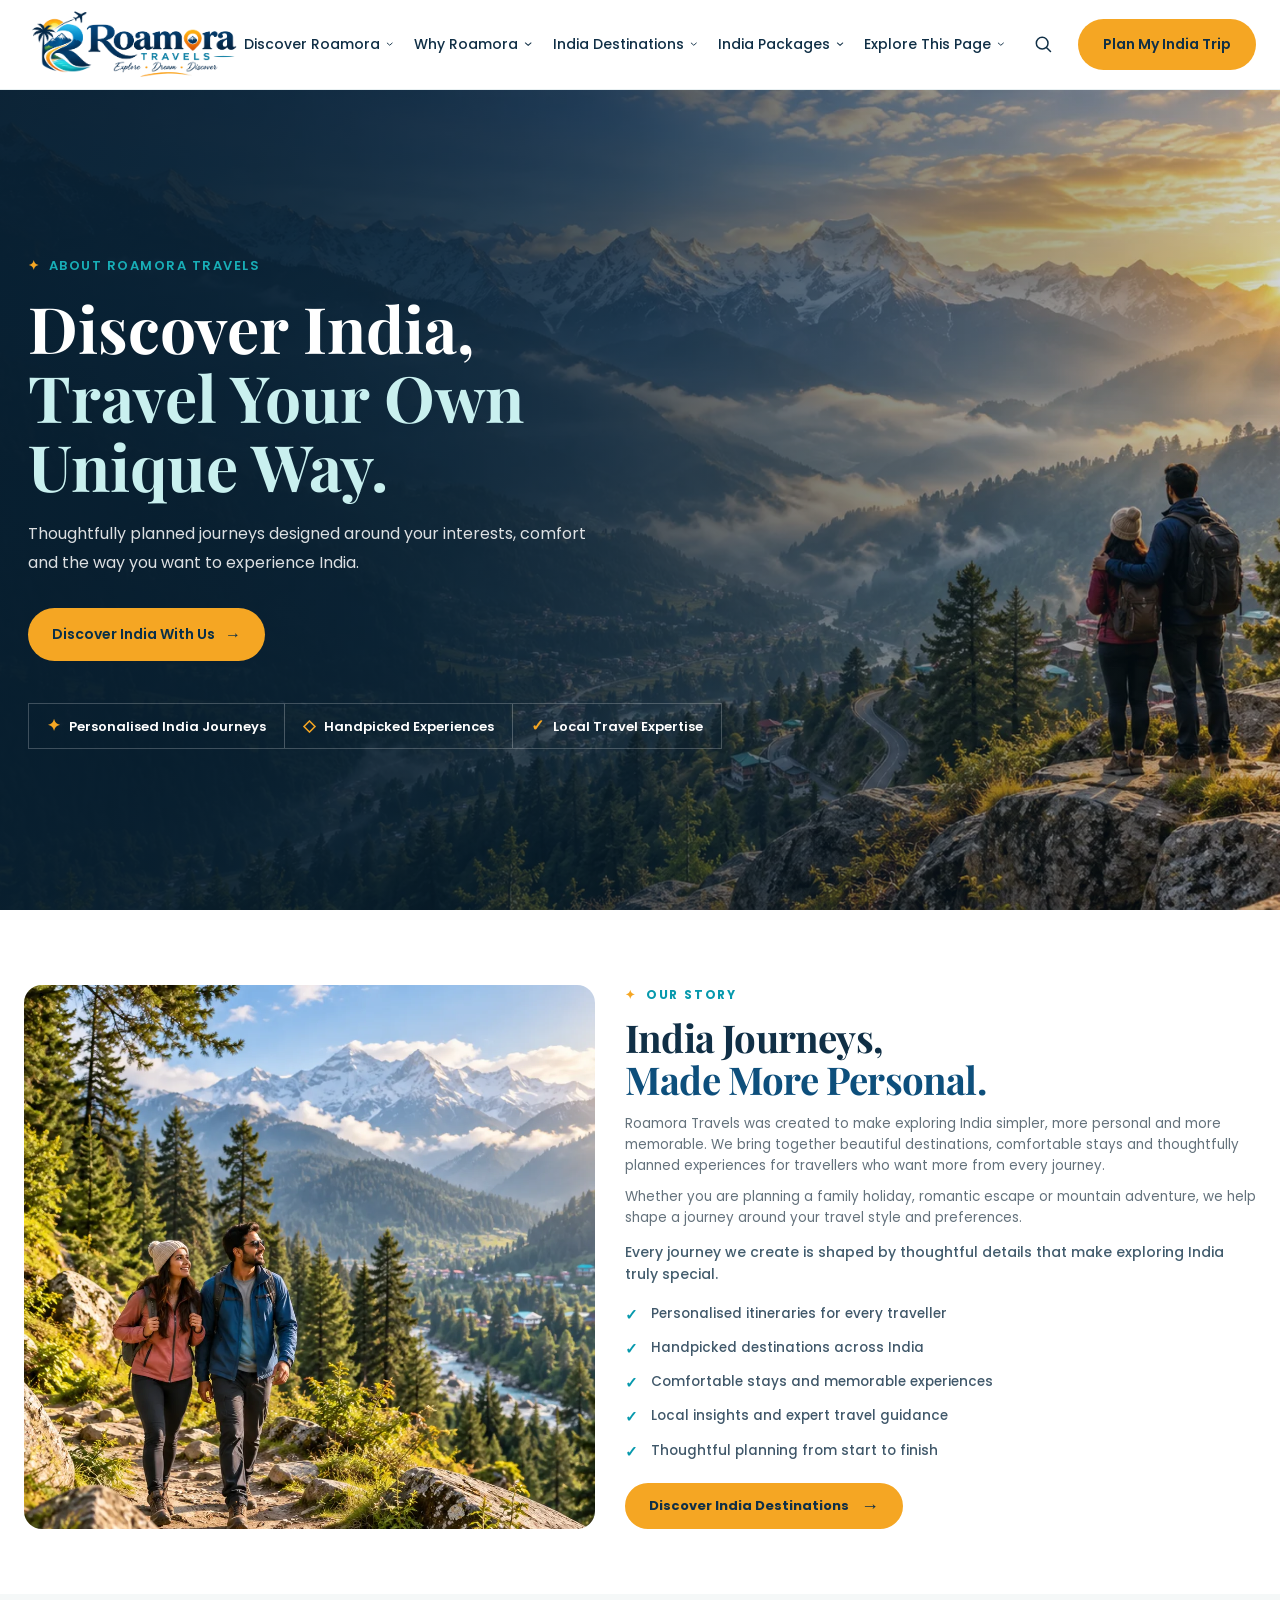
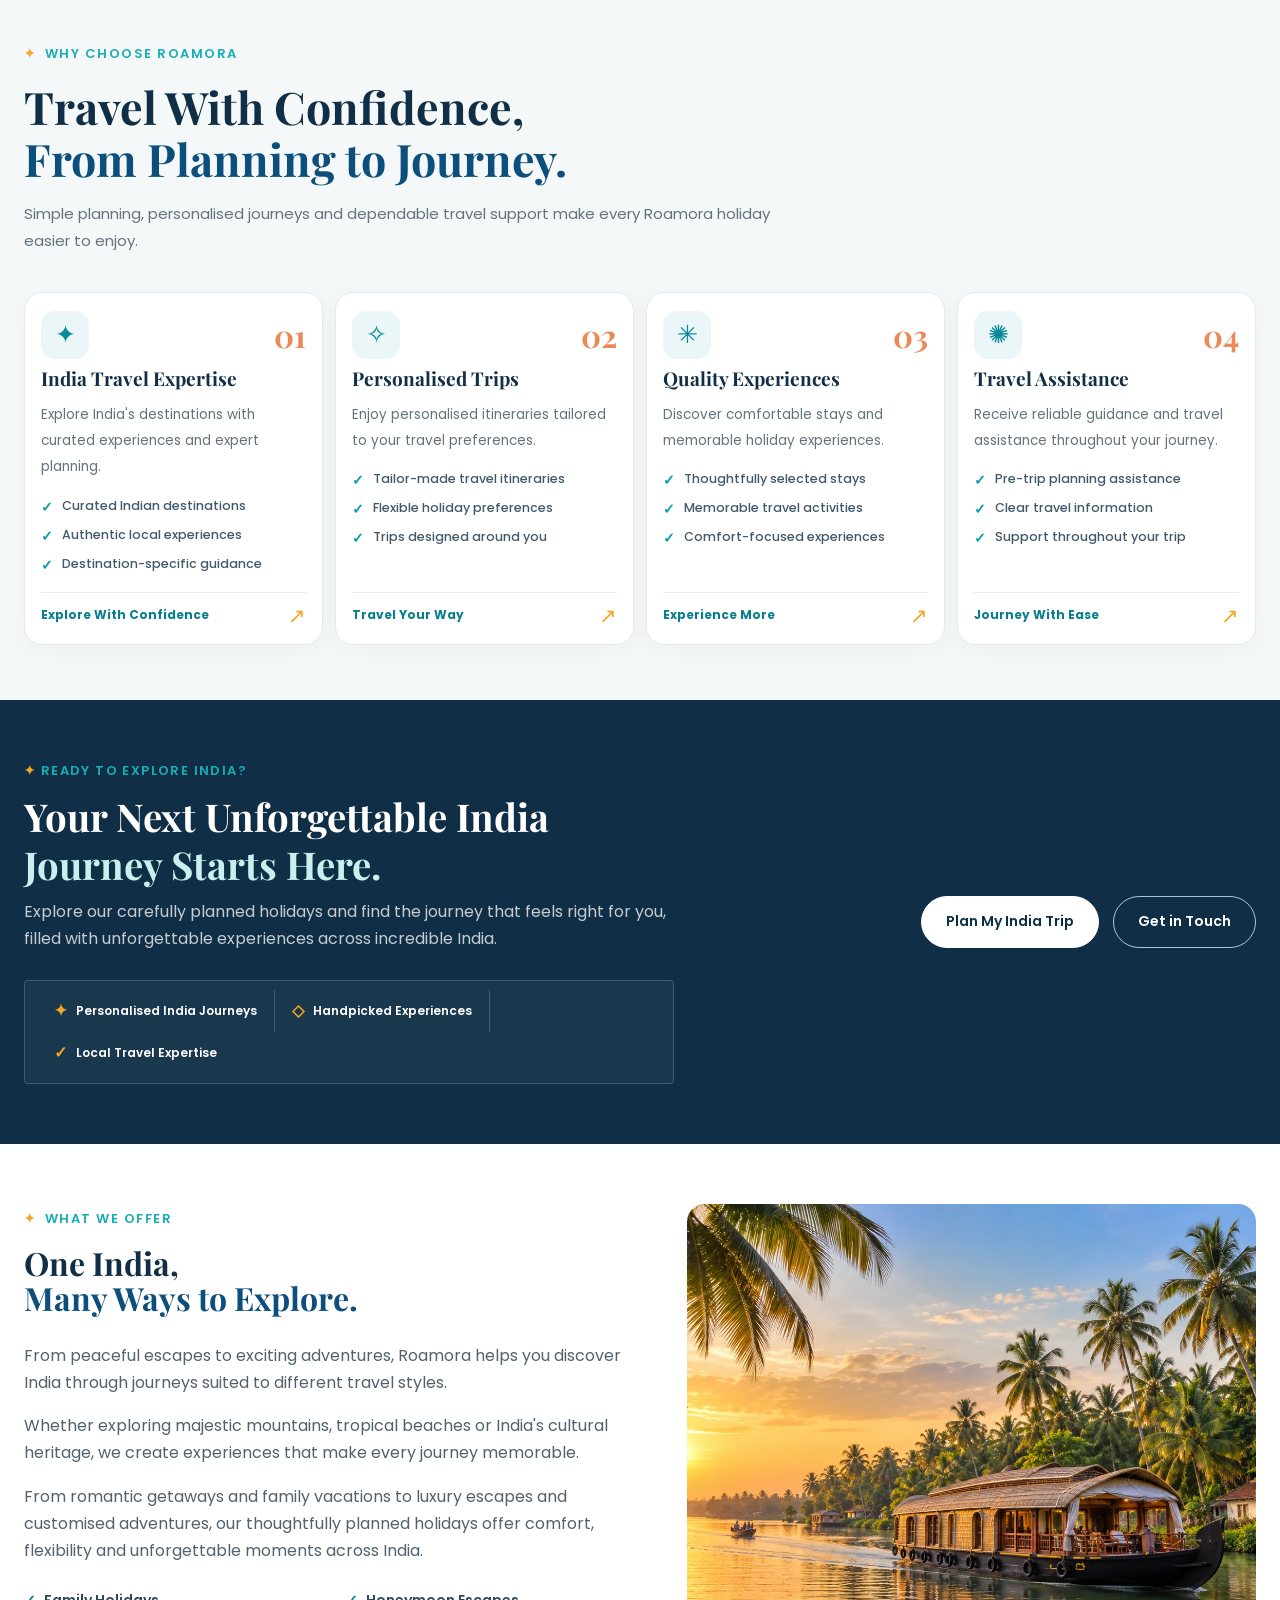
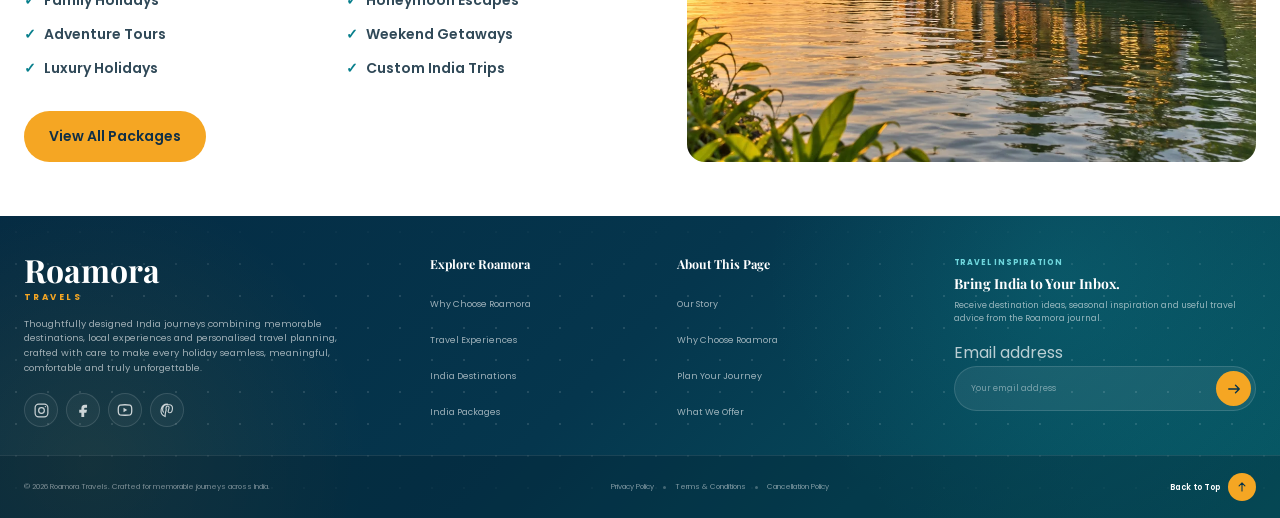
==== about.html @ 4b67465a "Initial commit - Roamora Travels website" ====
<!doctype html>
<html lang="en">
  <head>
    <!-- ==================================================
       BASIC META TAGS STARTED
  ================================================== -->
    <meta charset="UTF-8" />
    <meta name="viewport" content="width=device-width, initial-scale=1.0" />
    <meta
      name="description"
      content="Meet Roamora Travels and discover our approach to personalised India holidays, thoughtfully planned itineraries, local experiences and flexible travel."
    />
    <title>About Roamora Travels | Personalised India Holidays</title>
    <!-- ==================================================
       BASIC META TAGS ENDED
  ================================================== -->

    <!-- ==================================================
        ABOUT PAGE SEARCH ENGINE INDEXING STARTED
    ================================================== -->
    <meta name="robots" content="index, follow" />
    <!-- ==================================================
        ABOUT PAGE SEARCH ENGINE INDEXING ENDED
    ================================================== -->

    <!-- ==================================================
        ABOUT PAGE SOCIAL SHARING META TAGS STARTED
    ================================================== -->
    <meta property="og:type" content="website" />
    <meta
      property="og:title"
      content="About Roamora Travels | Personalised India Holidays"
    />
    <meta
      property="og:description"
      content="Discover how Roamora Travels creates personalised India holidays with thoughtful itineraries, local insights and flexible travel planning."
    />
    <meta property="og:site_name" content="Roamora Travels" />
    <meta property="og:locale" content="en_IN" />
    <meta name="twitter:card" content="summary" />
    <meta
      name="twitter:title"
      content="About Roamora Travels | Personalised India Holidays"
    />
    <meta
      name="twitter:description"
      content="Get to know Roamora Travels and our approach to personalised holidays and memorable journeys across India."
    />
    <!-- ==================================================
        ABOUT PAGE SOCIAL SHARING META TAGS ENDED
    ================================================== -->

    <!-- ==================================================
       FAVICON STARTED
  ================================================== -->
    <link rel="icon" type="image/svg+xml" href="favicon.svg" />
    <!-- ==================================================
       FAVICON ENDED
  ================================================== -->

    <!-- ==================================================
       GOOGLE FONTS STARTED
  ================================================== -->
    <link rel="preconnect" href="https://fonts.googleapis.com" />
    <link rel="preconnect" href="https://fonts.gstatic.com" crossorigin />
    <link
      href="https://fonts.googleapis.com/css2?family=Playfair+Display:wght@600;700&family=Poppins:wght@400;500;600;700&display=swap"
      rel="stylesheet"
    />
    <!-- ==================================================
       GOOGLE FONTS ENDED
  ================================================== -->

    <!-- ==================================================
       GLOBAL CSS STARTED
  ================================================== -->
    <link rel="stylesheet" href="assets/css/variables.css" />
    <link rel="stylesheet" href="assets/css/base.css" />
    <link rel="stylesheet" href="assets/css/layout.css" />
    <link rel="stylesheet" href="assets/css/components/typography.css" />
    <link rel="stylesheet" href="assets/css/header.css" />
    <link rel="stylesheet" href="assets/css/components/buttons.css" />
    <link rel="stylesheet" href="assets/css/footer.css" />
    <!-- ==================================================
       GLOBAL CSS ENDED
  ================================================== -->

    <!-- ==================================================
       ABOUT PAGE CSS STARTED
  ================================================== -->
    <link rel="stylesheet" href="assets/css/pages/about.css" />
    <!-- ==================================================
       ABOUT PAGE CSS ENDED
  ================================================== -->
  </head>

  <body>
    <!-- ==================================================
         HEADER / NAVBAR STARTED
    ================================================== -->
    <header class="header" data-header>
      <div class="container header-container">
        <!-- ROAMORA LOGO STARTED -->
        <a
          href="index.html#home"
          class="header-logo"
          aria-label="Roamora Travels home"
        >
          <img
            src="assets/images/logo/roamora-logo.webp"
            alt="Roamora Travels logo"
            decoding="async"
          />
        </a>
        <!-- ROAMORA LOGO ENDED -->

        <!-- DESKTOP NAVIGATION STARTED -->
        <nav class="navbar" aria-label="Main navigation" data-navbar>
          <ul class="navbar-list">
            <!-- Home Section Dropdown Started -->
            <!-- ==================================================
     HOME SECTIONS DROPDOWN STARTED
================================================== -->
            <li class="navbar-item has-dropdown">
              <button
                class="navbar-link dropdown-trigger"
                type="button"
                aria-expanded="false"
              >
                Discover Roamora

                <svg
                  width="12"
                  height="12"
                  viewBox="0 0 12 12"
                  aria-hidden="true"
                >
                  <path
                    d="M2 4.5L6 8L10 4.5"
                    fill="none"
                    stroke="currentColor"
                    stroke-width="1.5"
                    stroke-linecap="round"
                    stroke-linejoin="round"
                  />
                </svg>
              </button>

              <ul class="dropdown-menu">
                <li>
                  <a href="index.html#popular-destinations"
                    >Popular Destinations</a
                  >
                </li>

                <li>
                  <a href="index.html#about-roamora">About Us</a>
                </li>

                <li>
                  <a href="index.html#featured-packages">Featured Packages</a>
                </li>
              </ul>
            </li>
            <!-- Home Section Dropdown End -->

            <!-- ==================================================
     WHY ROAMORA DROPDOWN STARTED
================================================== -->
            <li class="navbar-item has-dropdown">
              <button
                class="navbar-link dropdown-trigger"
                type="button"
                aria-expanded="false"
              >
                Why Roamora

                <svg
                  width="12"
                  height="12"
                  viewBox="0 0 12 12"
                  aria-hidden="true"
                >
                  <path
                    d="M2 4.5L6 8L10 4.5"
                    fill="none"
                    stroke="currentColor"
                    stroke-width="1.5"
                    stroke-linecap="round"
                    stroke-linejoin="round"
                  />
                </svg>
              </button>

              <ul class="dropdown-menu">
                <li>
                  <a href="index.html#why-roamora">Why Choose Roamora</a>
                </li>

                <li>
                  <a href="index.html#experiences">Travel Experiences</a>
                </li>

                <li>
                  <a href="index.html#custom-trip-planner"
                    >Custom Trip Planner</a
                  >
                </li>

                <li>
                  <a href="index.html#seasonal-offers">Seasonal Offers</a>
                </li>

                <li>
                  <a href="index.html#how-it-works">How It Works</a>
                </li>

                <li>
                  <a href="index.html#traveller-testimonials"
                    >Traveller Testimonials</a
                  >
                </li>

                <li>
                  <a href="index.html#faq">FAQ</a>
                </li>

                <li>
                  <a href="index.html#travel-blog">Travel Blog</a>
                </li>
              </ul>
            </li>
            <!-- ==================================================
     WHY ROAMORA DROPDOWN ENDED
================================================== -->

            <!-- India Destinations Dropdown Started -->
            <li class="navbar-item has-dropdown">
              <button
                class="navbar-link dropdown-trigger"
                type="button"
                aria-expanded="false"
              >
                India Destinations

                <svg
                  width="12"
                  height="12"
                  viewBox="0 0 12 12"
                  aria-hidden="true"
                >
                  <path
                    d="M2 4.5L6 8L10 4.5"
                    fill="none"
                    stroke="currentColor"
                    stroke-width="1.5"
                    stroke-linecap="round"
                    stroke-linejoin="round"
                  />
                </svg>
              </button>

              <ul class="dropdown-menu">
                <!-- ==================================================
     CITY-BASED DESTINATION LINKS STARTED
================================================== -->
                <li>
                  <a href="destinations.html#kashmir">Srinagar</a>
                </li>

                <li>
                  <a href="destinations.html#kerala">Alleppey</a>
                </li>

                <li>
                  <a href="destinations.html#rajasthan">Jaipur</a>
                </li>

                <li>
                  <a href="destinations.html#goa">Old Goa</a>
                </li>

                <li>
                  <a href="destinations.html#himachal-pradesh">Naggar</a>
                </li>
                <!-- ==================================================
     CITY-BASED DESTINATION LINKS ENDED
================================================== -->

                <li>
                  <a href="destinations.html">All India Destinations</a>
                </li>
              </ul>
            </li>
            <!-- India Destinations Dropdown Ended -->

            <!-- India Tour Packages Dropdown Started -->
            <li class="navbar-item has-dropdown">
              <button
                class="navbar-link dropdown-trigger"
                type="button"
                aria-expanded="false"
              >
                India Packages

                <svg
                  width="12"
                  height="12"
                  viewBox="0 0 12 12"
                  aria-hidden="true"
                >
                  <path
                    d="M2 4.5L6 8L10 4.5"
                    fill="none"
                    stroke="currentColor"
                    stroke-width="1.5"
                    stroke-linecap="round"
                    stroke-linejoin="round"
                  />
                </svg>
              </button>

              <ul class="dropdown-menu">
                <li>
                  <a href="packages.html?filter=mountains#all-packages"
                    >Mountain Holidays</a
                  >
                </li>

                <li>
                  <a href="packages.html?filter=nature#all-packages"
                    >Nature Holidays</a
                  >
                </li>

                <li>
                  <a href="packages.html?filter=heritage#all-packages"
                    >Heritage Tours</a
                  >
                </li>

                <li>
                  <a href="packages.html?filter=islands#all-packages"
                    >Island Getaways</a
                  >
                </li>

                <li>
                  <a href="packages.html?filter=spiritual#all-packages"
                    >Spiritual Journeys</a
                  >
                </li>

                <li>
                  <a href="packages.html">All India Packages</a>
                </li>
              </ul>
            </li>
            <!-- India Tour Packages Dropdown Ended -->

            <!-- ==================================================
               EXPLORE THIS PAGE DROPDOWN STARTED
          ================================================== -->
            <li class="navbar-item has-dropdown">
              <button
                class="navbar-link dropdown-trigger"
                type="button"
                aria-expanded="false"
              >
                Explore This Page

                <svg
                  width="12"
                  height="12"
                  viewBox="0 0 12 12"
                  aria-hidden="true"
                >
                  <path
                    d="M2 4.5L6 8L10 4.5"
                    fill="none"
                    stroke="currentColor"
                    stroke-width="1.5"
                    stroke-linecap="round"
                    stroke-linejoin="round"
                  />
                </svg>
              </button>

              <ul class="dropdown-menu">
                <li>
                  <a href="#about-roamora">About Roamora</a>
                </li>

                <li>
                  <a href="#our-story">Our Story</a>
                </li>

                <li>
                  <a href="#why-choose-roamora">Why Choose Roamora</a>
                </li>

                <li>
                  <a href="#plan-your-journey">Plan Your Journey</a>
                </li>

                <li>
                  <a href="#what-we-offer">What We Offer</a>
                </li>
              </ul>
            </li>
            <!-- ==================================================
               EXPLORE THIS PAGE DROPDOWN ENDED
          ================================================== -->
          </ul>
        </nav>
        <!-- DESKTOP NAVIGATION ENDED -->

        <!-- HEADER ACTIONS STARTED -->
        <div class="header-actions">
          <button
            class="header-search"
            type="button"
            aria-label="Search India destinations and tour packages"
            aria-expanded="false"
            data-search-open
          >
            <svg width="20" height="20" viewBox="0 0 24 24" aria-hidden="true">
              <circle
                cx="11"
                cy="11"
                r="7"
                fill="none"
                stroke="currentColor"
                stroke-width="1.8"
              />

              <path
                d="M16.5 16.5L21 21"
                fill="none"
                stroke="currentColor"
                stroke-width="1.8"
                stroke-linecap="round"
              />
            </svg>
          </button>

          <a href="custom-trip.html" class="btn btn-accent header-cta">
            Plan My India Trip
          </a>

          <button
            class="nav-toggle"
            type="button"
            aria-label="Open navigation menu"
            aria-expanded="false"
            data-nav-toggle
          >
            <span></span>
            <span></span>
            <span></span>
          </button>
        </div>
        <!-- HEADER ACTIONS ENDED -->
      </div>
    </header>
    <!-- ==================================================
         HEADER / NAVBAR ENDED
    ================================================== -->

    <!-- ==================================================
     ROAMORA SEARCH POPUP STARTED
================================================== -->

    <div
      class="roamora-search"
      id="roamora-search"
      data-search-modal
      aria-hidden="true"
    >
      <div class="roamora-search-backdrop" data-search-close></div>

      <div
        class="roamora-search-panel"
        role="dialog"
        aria-modal="true"
        aria-labelledby="roamora-search-title"
      >
        <!-- SEARCH HEADER STARTED -->

        <div class="roamora-search-header">
          <div>
            <span class="roamora-search-eyebrow">SEARCH ROAMORA</span>

            <h2 id="roamora-search-title">
              Where Would You
              <span>Like to Go?</span>
            </h2>
          </div>

          <button
            class="roamora-search-close"
            type="button"
            aria-label="Close search"
            data-search-close
          >
            ×
          </button>
        </div>

        <!-- SEARCH HEADER ENDED -->

        <!-- SEARCH FORM STARTED -->

        <form class="roamora-search-form" data-search-form>
          <div class="roamora-search-field">
            <svg width="21" height="21" viewBox="0 0 24 24" aria-hidden="true">
              <circle
                cx="11"
                cy="11"
                r="7"
                fill="none"
                stroke="currentColor"
                stroke-width="1.8"
              />

              <path
                d="M16.5 16.5L21 21"
                fill="none"
                stroke="currentColor"
                stroke-width="1.8"
                stroke-linecap="round"
              />
            </svg>

            <input
              type="search"
              placeholder="Search destinations, packages or experiences..."
              aria-label="Search Roamora"
              autocomplete="off"
              data-search-input
            />

            <button type="submit">
              Search
              <span aria-hidden="true">→</span>
            </button>
          </div>

          <p class="roamora-search-message" data-search-message></p>
        </form>

        <!-- SEARCH FORM ENDED -->

        <!-- QUICK SEARCH STARTED -->

        <div class="roamora-search-quick">
          <span>POPULAR SEARCHES</span>

          <div class="roamora-search-tags">
            <!-- ==================================================
     CITY-BASED POPULAR SEARCHES STARTED
================================================== -->
            <a href="destinations.html#kashmir">Srinagar</a>
            <a href="destinations.html#kerala">Alleppey</a>
            <a href="destinations.html#rajasthan">Jaipur</a>
            <a href="destinations.html#goa">Old Goa</a>
            <!-- ==================================================
     CITY-BASED POPULAR SEARCHES ENDED
================================================== -->

            <a href="packages.html?filter=mountains#all-packages"
              >Mountain Holidays</a
            >
            <a href="packages.html?filter=nature#all-packages"
              >Nature Holidays</a
            >
          </div>
        </div>

        <!-- QUICK SEARCH ENDED -->
      </div>
    </div>

    <!-- ==================================================
     ROAMORA SEARCH POPUP ENDED
================================================== -->

    <main id="home">
      <!-- ==================================================
           1. HERO SECTION STARTED
      ================================================== -->
      <section id="about-roamora" class="about-page-hero">
        <div class="about-page-hero-overlay"></div>

        <div class="container about-page-hero-container">
          <div class="about-page-hero-content">
            <span class="about-page-eyebrow">
              <span>✦</span>
              About Roamora Travels
            </span>

            <h1>
              Discover India,
              <span>Travel Your Own Unique Way.</span>
            </h1>

            <p>
              Thoughtfully planned journeys designed around your interests,
              comfort and the way you want to experience India.
            </p>

            <!-- About Hero CTA Started -->
            <a href="destinations.html" class="about-page-hero-cta">
              Discover India With Us
              <span aria-hidden="true">→</span>
            </a>
            <!-- About Hero CTA Ended -->

            <!-- ==================================================
     ABOUT HERO TRAVEL HIGHLIGHTS STARTED
================================================== -->
            <div class="about-page-hero-highlights">
              <div class="about-page-hero-highlight">
                <span class="about-page-highlight-icon">✦</span>
                <span>Personalised India Journeys</span>
              </div>

              <div class="about-page-hero-highlight">
                <span class="about-page-highlight-icon">◇</span>
                <span>Handpicked Experiences</span>
              </div>

              <div class="about-page-hero-highlight">
                <span class="about-page-highlight-icon">✓</span>
                <span>Local Travel Expertise</span>
              </div>
            </div>
            <!-- ==================================================
     ABOUT HERO TRAVEL HIGHLIGHTS ENDED
================================================== -->
          </div>
        </div>
      </section>
      <!-- ==================================================
          1. HERO SECTION ENDED
      ================================================== -->

      <!-- ==================================================
     2. OUR STORY SECTION STARTED
================================================== -->
      <section id="our-story" class="about-story">
        <div class="container about-story-container">
          <!-- OUR STORY IMAGE STARTED -->
          <div class="about-story-image">
            <img
              src="assets/images/about/about-page-story.webp"
              alt="Travellers discovering scenic destinations during an India holiday"
              loading="lazy"
              decoding="async"
            />
          </div>
          <!-- OUR STORY IMAGE ENDED -->

          <!-- OUR STORY CONTENT STARTED -->
          <div class="about-story-content">
            <span class="about-section-eyebrow">
              <span>✦</span>
              Our Story
            </span>

            <h2>
              India Journeys,
              <span>Made More Personal.</span>
            </h2>

            <p>
              Roamora Travels was created to make exploring India simpler, more
              personal and more memorable. We bring together beautiful
              destinations, comfortable stays and thoughtfully planned
              experiences for travellers who want more from every journey.
            </p>

            <p>
              Whether you are planning a family holiday, romantic escape or
              mountain adventure, we help shape a journey around your travel
              style and preferences.
            </p>

            <!-- HIGHLIGHTS INTRODUCTION STARTED -->
            <p class="about-story-highlights-intro">
              Every journey we create is shaped by thoughtful details that make
              exploring India truly special.
            </p>
            <!-- HIGHLIGHTS INTRODUCTION ENDED -->

            <!-- FIVE HIGHLIGHTS STARTED -->
            <ul class="about-story-highlights">
              <li>Personalised itineraries for every traveller</li>
              <li>Handpicked destinations across India</li>
              <li>Comfortable stays and memorable experiences</li>
              <li>Local insights and expert travel guidance</li>
              <li>Thoughtful planning from start to finish</li>
            </ul>
            <!-- FIVE HIGHLIGHTS ENDED -->

            <!-- DISCOVER DESTINATIONS BUTTON STARTED -->
            <a href="destinations.html" class="about-story-btn">
              Discover India Destinations
              <span aria-hidden="true">→</span>
            </a>
            <!-- DISCOVER DESTINATIONS BUTTON ENDED -->
          </div>
          <!-- OUR STORY CONTENT ENDED -->
        </div>
      </section>
      <!-- ==================================================
     2. OUR STORY SECTION ENDED
================================================== -->

      <!-- ==================================================
     3. WHY CHOOSE ROAMORA SECTION STARTED
================================================== -->
      <section id="why-choose-roamora" class="about-why">
        <div class="container about-why-container">
          <!-- SECTION HEADING STARTED -->
          <div class="about-section-heading">
            <span class="about-section-eyebrow">
              <span>✦</span>
              Why Choose Roamora
            </span>

            <h2>
              Travel With Confidence,
              <span>From Planning to Journey.</span>
            </h2>

            <p>
              Simple planning, personalised journeys and dependable travel
              support make every Roamora holiday easier to enjoy.
            </p>
          </div>
          <!-- SECTION HEADING ENDED -->

          <!-- CARDS GRID STARTED -->
          <div class="about-why-grid">
            <!-- CARD 01 STARTED -->
            <article class="about-why-card">
              <div class="about-why-card-top">
                <span class="about-card-icon" aria-hidden="true">✦</span>
                <span class="about-card-number">01</span>
              </div>

              <h3>India Travel Expertise</h3>

              <p>
                Explore India's destinations with curated experiences and expert
                planning.
              </p>

              <ul class="about-why-card-features">
                <li>Curated Indian destinations</li>
                <li>Authentic local experiences</li>
                <li>Destination-specific guidance</li>
              </ul>

              <div class="about-why-card-footer">
                <span>Explore With Confidence</span>
                <span aria-hidden="true">↗</span>
              </div>
            </article>
            <!-- CARD 01 ENDED -->

            <!-- CARD 02 STARTED -->
            <article class="about-why-card">
              <div class="about-why-card-top">
                <span class="about-card-icon" aria-hidden="true">✧</span>
                <span class="about-card-number">02</span>
              </div>

              <h3>Personalised Trips</h3>

              <p>
                Enjoy personalised itineraries tailored to your travel
                preferences.
              </p>

              <ul class="about-why-card-features">
                <li>Tailor-made travel itineraries</li>
                <li>Flexible holiday preferences</li>
                <li>Trips designed around you</li>
              </ul>

              <div class="about-why-card-footer">
                <span>Travel Your Way</span>
                <span aria-hidden="true">↗</span>
              </div>
            </article>
            <!-- CARD 02 ENDED -->

            <!-- CARD 03 STARTED -->
            <article class="about-why-card">
              <div class="about-why-card-top">
                <span class="about-card-icon" aria-hidden="true">✳</span>
                <span class="about-card-number">03</span>
              </div>

              <h3>Quality Experiences</h3>

              <p>
                Discover comfortable stays and memorable holiday experiences.
              </p>

              <ul class="about-why-card-features">
                <li>Thoughtfully selected stays</li>
                <li>Memorable travel activities</li>
                <li>Comfort-focused experiences</li>
              </ul>

              <div class="about-why-card-footer">
                <span>Experience More</span>
                <span aria-hidden="true">↗</span>
              </div>
            </article>
            <!-- CARD 03 ENDED -->

            <!-- CARD 04 STARTED -->
            <article class="about-why-card">
              <div class="about-why-card-top">
                <span class="about-card-icon" aria-hidden="true">✺</span>
                <span class="about-card-number">04</span>
              </div>

              <h3>Travel Assistance</h3>

              <p>
                Receive reliable guidance and travel assistance throughout your
                journey.
              </p>

              <ul class="about-why-card-features">
                <li>Pre-trip planning assistance</li>
                <li>Clear travel information</li>
                <li>Support throughout your trip</li>
              </ul>

              <div class="about-why-card-footer">
                <span>Journey With Ease</span>
                <span aria-hidden="true">↗</span>
              </div>
            </article>
            <!-- CARD 04 ENDED -->
          </div>
          <!-- CARDS GRID ENDED -->
        </div>
      </section>
      <!-- ==================================================
     3. WHY CHOOSE ROAMORA SECTION ENDED
================================================== -->

      <!-- ==================================================
     4. CTA BANNER SECTION STARTED
================================================== -->
      <section id="plan-your-journey" class="about-cta">
        <div class="container about-cta-container">
          <!-- ==================================================
         ABOUT CTA CONTENT STARTED
    ================================================== -->
          <div class="about-cta-content">
            <!-- EYEBROW -->
            <span class="about-cta-eyebrow">
              <span class="about-cta-eyebrow-mark">✦</span>
              Ready to Explore India?
            </span>

            <!-- TITLE -->
            <h2>
              Your Next Unforgettable India
              <span>Journey Starts Here.</span>
            </h2>

            <!-- DESCRIPTION -->
            <p>
              Explore our carefully planned holidays and find the journey that
              feels right for you, filled with unforgettable experiences across
              incredible India.
            </p>

            <!-- ==================================================
           ABOUT CTA HIGHLIGHTS STARTED
      ================================================== -->
            <div class="about-cta-highlights">
              <span>
                <span class="about-cta-highlight-icon">✦</span>
                Personalised India Journeys
              </span>

              <span>
                <span class="about-cta-highlight-icon">◇</span>
                Handpicked Experiences
              </span>

              <span>
                <span class="about-cta-highlight-icon">✓</span>
                Local Travel Expertise
              </span>
            </div>
            <!-- ==================================================
           ABOUT CTA HIGHLIGHTS ENDED
      ================================================== -->
          </div>
          <!-- ==================================================
         ABOUT CTA CONTENT ENDED
    ================================================== -->

          <!-- ==================================================
     ABOUT CTA ACTIONS STARTED
================================================== -->
          <div class="about-cta-actions">
            <!-- PRIMARY CTA STARTED -->
            <a href="index.html#custom-trip-planner" class="btn btn-accent">
              Plan My India Trip
            </a>
            <!-- PRIMARY CTA ENDED -->

            <!-- CONTACT CTA STARTED -->
            <a href="contact.html" class="btn about-cta-contact-btn">
              Get in Touch
            </a>
            <!-- CONTACT CTA ENDED -->
          </div>
          <!-- ==================================================
     ABOUT CTA ACTIONS ENDED
================================================== -->
        </div>
      </section>
      <!-- ==================================================
     4. ABOUT CTA BANNER SECTION ENDED
================================================== -->

      <!-- ==================================================
           5. WHAT WE OFFER SECTION STARTED
      ================================================== -->
      <section id="what-we-offer" class="about-offer">
        <div class="container about-offer-container">
          <div class="about-offer-content">
            <span class="about-section-eyebrow">
              <span>✦</span>
              What We Offer
            </span>

            <h2>
              One India,
              <span>Many Ways to Explore.</span>
            </h2>

            <p>
              From peaceful escapes to exciting adventures, Roamora helps you
              discover India through journeys suited to different travel styles.
            </p>

            <p>
              Whether exploring majestic mountains, tropical beaches or India's
              cultural heritage, we create experiences that make every journey
              memorable.
            </p>

            <p>
              From romantic getaways and family vacations to luxury escapes and
              customised adventures, our thoughtfully planned holidays offer
              comfort, flexibility and unforgettable moments across India.
            </p>

            <div class="about-offer-list">
              <span>Family Holidays</span>
              <span>Honeymoon Escapes</span>
              <span>Adventure Tours</span>
              <span>Weekend Getaways</span>
              <span>Luxury Holidays</span>
              <span>Custom India Trips</span>
            </div>

            <a href="packages.html" class="btn btn-accent">
              View All Packages
            </a>
          </div>

          <div class="about-offer-image">
            <img
              src="assets/images/about/about-page-offer.webp"
              alt="Scenic India holiday destination featured by Roamora Travels"
              loading="lazy"
              decoding="async"
            />
          </div>
        </div>
      </section>
      <!-- ==================================================
           5. WHAT WE OFFER SECTION ENDED
      ================================================== -->
    </main>

    <!-- ==================================================
     FOOTER STARTED
================================================== -->
    <footer class="site-footer" id="footer">
      <!-- ==================================================
       FOOTER MAIN STARTED
  ================================================== -->
      <div class="container footer-main">
        <!-- Footer Brand Started -->
        <div class="footer-brand-column">
          <a
            href="index.html#home"
            class="footer-brand"
            aria-label="Roamora Travels home"
          >
            <span class="footer-brand-name">Roamora</span>
            <span class="footer-brand-subtitle">Travels</span>
          </a>

          <p class="footer-brand-text">
            Thoughtfully designed India journeys combining memorable
            destinations, local experiences and personalised travel planning,
            crafted with care to make every holiday seamless, meaningful,
            comfortable and truly unforgettable.
          </p>

          <!-- ==================================================
     FOOTER SOCIAL MEDIA LINKS STARTED
================================================== -->
          <div class="footer-socials" aria-label="Roamora social media">
            <a
              href="https://www.instagram.com/"
              target="_blank"
              rel="noopener noreferrer"
              aria-label="Instagram"
            >
              <svg
                width="17"
                height="17"
                viewBox="0 0 24 24"
                aria-hidden="true"
              >
                <rect
                  x="3"
                  y="3"
                  width="18"
                  height="18"
                  rx="5"
                  fill="none"
                  stroke="currentColor"
                  stroke-width="1.7"
                />
                <circle
                  cx="12"
                  cy="12"
                  r="4"
                  fill="none"
                  stroke="currentColor"
                  stroke-width="1.7"
                />
                <circle cx="17.5" cy="6.5" r="1" fill="currentColor" />
              </svg>
            </a>

            <a
              href="https://www.facebook.com/"
              target="_blank"
              rel="noopener noreferrer"
              aria-label="Facebook"
            >
              <svg
                width="17"
                height="17"
                viewBox="0 0 24 24"
                aria-hidden="true"
              >
                <path
                  d="M14 8H17V4H14C10.7 4 9 6 9 9V11H6V15H9V21H13V15H16L17 11H13V9C13 8.3 13.3 8 14 8Z"
                  fill="currentColor"
                />
              </svg>
            </a>

            <a
              href="https://www.youtube.com/"
              target="_blank"
              rel="noopener noreferrer"
              aria-label="YouTube"
            >
              <svg
                width="18"
                height="18"
                viewBox="0 0 24 24"
                aria-hidden="true"
              >
                <path
                  d="M21 12C21 9.7 20.8 8.2 20.5 7.3C20.2 6.5 19.5 5.8 18.7 5.5C17.2 5 12 5 12 5C12 5 6.8 5 5.3 5.5C4.5 5.8 3.8 6.5 3.5 7.3C3.2 8.2 3 9.7 3 12C3 14.3 3.2 15.8 3.5 16.7C3.8 17.5 4.5 18.2 5.3 18.5C6.8 19 12 19 12 19C12 19 17.2 19 18.7 18.5C19.5 18.2 20.2 17.5 20.5 16.7C20.8 15.8 21 14.3 21 12Z"
                  fill="none"
                  stroke="currentColor"
                  stroke-width="1.7"
                />
                <path d="M10 9L15 12L10 15Z" fill="currentColor" />
              </svg>
            </a>

            <a
              href="https://www.pinterest.com/"
              target="_blank"
              rel="noopener noreferrer"
              aria-label="Pinterest"
            >
              <svg
                width="17"
                height="17"
                viewBox="0 0 24 24"
                aria-hidden="true"
              >
                <path
                  d="M12 3A9 9 0 0 0 8.7 20.4C8.6 18.9 8.7 17.2 9.1 15.5L10.2 10.9C10 10.3 9.9 9.5 9.9 8.9C9.9 7.1 11 5.7 12.4 5.7C13.6 5.7 14.2 6.6 14.2 7.8C14.2 9.1 13.4 11 13 12.7C12.6 14.1 13.7 15.2 15 15.2C17.4 15.2 19 12.1 19 8.5C19 5.7 16.7 3.6 12.6 3.6C7.9 3.6 5.1 7.1 5.1 10.7C5.1 12 5.5 13.4 6.3 14.2"
                  fill="none"
                  stroke="currentColor"
                  stroke-width="1.6"
                  stroke-linecap="round"
                />
              </svg>
            </a>
          </div>
          <!-- ==================================================
     FOOTER SOCIAL MEDIA LINKS ENDED
================================================== -->
        </div>
        <!-- Footer Brand Ended -->

        <!-- Explore Links Started -->
        <div class="footer-link-column">
          <h3>Explore Roamora</h3>

          <ul>
            <li>
              <a href="index.html#why-roamora">Why Choose Roamora</a>
            </li>

            <li>
              <a href="index.html#experiences">Travel Experiences</a>
            </li>

            <li>
              <a href="destinations.html">India Destinations</a>
            </li>

            <li>
              <a href="packages.html">India Packages</a>
            </li>
          </ul>
        </div>
        <!-- Explore Links Ended -->

        <!-- About Page Links Started -->
        <div class="footer-link-column">
          <h3>About This Page</h3>

          <ul>
            <li>
              <a href="#our-story">Our Story</a>
            </li>

            <li>
              <a href="#why-choose-roamora">Why Choose Roamora</a>
            </li>

            <li>
              <a href="#plan-your-journey">Plan Your Journey</a>
            </li>

            <li>
              <a href="#what-we-offer">What We Offer</a>
            </li>
          </ul>
        </div>
        <!-- About Page Links Ended -->

        <!-- Newsletter Started -->
        <div class="footer-newsletter">
          <span class="footer-newsletter-label">Travel Inspiration</span>

          <h3>Bring India to Your Inbox.</h3>

          <p>
            Receive destination ideas, seasonal inspiration and useful travel
            advice from the Roamora journal.
          </p>

          <form class="footer-newsletter-form" id="newsletter-form" novalidate>
            <label class="sr-only" for="footer-email"> Email address </label>

            <div class="footer-newsletter-field">
              <input
                id="footer-email"
                type="email"
                name="email"
                placeholder="Your email address"
                required
              />

              <button type="submit" aria-label="Subscribe">
                <svg
                  width="18"
                  height="18"
                  viewBox="0 0 24 24"
                  aria-hidden="true"
                >
                  <path
                    d="M5 12H19M14 7L19 12L14 17"
                    fill="none"
                    stroke="currentColor"
                    stroke-width="1.8"
                    stroke-linecap="round"
                    stroke-linejoin="round"
                  />
                </svg>
              </button>
            </div>

            <!-- Newsletter Message Started -->
            <p
              class="footer-newsletter-message"
              id="newsletter-message"
              aria-live="polite"
            ></p>
            <!-- Newsletter Message Ended -->
          </form>
        </div>
        <!-- Newsletter Ended -->
      </div>
      <!-- ==================================================
       FOOTER MAIN ENDED
  ================================================== -->

      <!-- ==================================================
       FOOTER BOTTOM STARTED
  ================================================== -->
      <div class="footer-bottom">
        <div class="container footer-bottom-container">
          <p>
            © 2026 Roamora Travels. Crafted for memorable journeys across India.
          </p>

          <div class="footer-bottom-links">
            <a href="privacy-policy.html">Privacy Policy</a>
            <span></span>

            <a href="terms-and-conditions.html">Terms &amp; Conditions</a>
            <span></span>

            <a href="cancellation-policy.html">Cancellation Policy</a>
          </div>

          <a href="#home" class="footer-back-top">
            Back to Top

            <span>
              <svg
                width="14"
                height="14"
                viewBox="0 0 24 24"
                aria-hidden="true"
              >
                <path
                  d="M12 19V5M7 10L12 5L17 10"
                  fill="none"
                  stroke="currentColor"
                  stroke-width="1.8"
                  stroke-linecap="round"
                  stroke-linejoin="round"
                />
              </svg>
            </span>
          </a>
        </div>
      </div>
      <!-- ==================================================
       FOOTER BOTTOM ENDED
  ================================================== -->
    </footer>
    <!-- ==================================================
     FOOTER ENDED
================================================== -->

    <!-- ==================================================
     GLOBAL JAVASCRIPT STARTED
================================================== -->
    <script src="assets/js/main.js"></script>
    <script src="assets/js/components/newsletter.js"></script>
    <!-- ==================================================
     GLOBAL JAVASCRIPT ENDED
================================================== -->
  </body>
</html>
---- assets/css/variables.css ----
/* ==================================================
   ROAMORA TRAVELS — GLOBAL DESIGN TOKENS
================================================== */

:root {
  /* ==================================================
     COLORS
  ================================================== */
  --color-primary: #0d4f7c;
  --color-primary-dark: #083a5c;
  --color-primary-light: #1a6f9f;

  --color-secondary: #18aeb7;
  --color-secondary-dark: #0f8f97;
  --color-secondary-light: #4bc8ce;
  --color-secondary-soft: #c9f0ef;

  --color-accent: #f5a623;
  --color-accent-dark: #d8890f;
  --color-accent-light: #ffc45c;

  --color-heading: #102f46;
  --color-text: #52616d;
  --color-text-light: #72808a;

  --color-white: #ffffff;
  --color-black: #111111;

  --color-bg: #ffffff;
  --color-bg-soft: #f5fbfc;
  --color-bg-blue: #edf7fa;
  --color-bg-dark: #082f49;

  --color-border: #dbe7eb;
  --color-border-soft: #e8f0f2;

  --navbar-height: 80px;

  /* ==================================================
     TYPOGRAPHY
  ================================================== */
  /* ==================================================
   GLOBAL FONT FAMILIES STARTED
================================================== */

  --font-primary: "Poppins", sans-serif;
  --font-secondary: "Playfair Display", serif;

  /* ==================================================
   GLOBAL FONT FAMILIES ENDED
================================================== */

  --font-size-xs: 0.75rem;
  --font-size-sm: 0.875rem;
  --font-size-base: 1rem;
  --font-size-md: 1.125rem;
  --font-size-lg: 1.25rem;
  --font-size-xl: 1.5rem;
  --font-size-2xl: 2rem;
  --font-size-3xl: 2.75rem;
  --font-size-4xl: 3.75rem;
  --font-size-5xl: 4.75rem;

  --font-weight-regular: 400;
  --font-weight-medium: 500;
  --font-weight-semibold: 600;
  --font-weight-bold: 700;

  /* ==================================================
   GLOBAL FONT ALIASES STARTED
================================================== */

  --font-heading: var(--font-secondary);
  --font-body: var(--font-primary);

  /* ==================================================
   GLOBAL FONT ALIASES ENDED
================================================== */

  --line-height-tight: 1.15;
  --line-height-heading: 1.25;
  --line-height-base: 1.7;

  --letter-spacing-small: 0.04em;
  --letter-spacing-wide: 0.12em;

  /* ==================================================
     SPACING
  ================================================== */
  --space-1: 0.25rem;
  --space-2: 0.5rem;
  --space-3: 0.75rem;
  --space-4: 1rem;
  --space-5: 1.25rem;
  --space-6: 1.5rem;
  --space-8: 2rem;
  --space-10: 2.5rem;
  --space-12: 3rem;
  --space-16: 4rem;
  --space-20: 5rem;
  --space-24: 6rem;

  /* ==================================================
     CONTAINER
  ================================================== */
  --container-width: 1320px;
  --container-padding: 24px;

  /* ==================================================
     HEADER
  ================================================== */
  --announcement-height: 36px;
  --header-height: 82px;

  /* ==================================================
     BORDER RADIUS
  ================================================== */
  --radius-sm: 8px;
  --radius-md: 14px;
  --radius-lg: 20px;
  --radius-xl: 28px;
  --radius-pill: 999px;

  /* ==================================================
     SHADOWS
  ================================================== */
  --shadow-sm: 0 6px 18px rgba(9, 47, 73, 0.08);
  --shadow-md: 0 14px 35px rgba(9, 47, 73, 0.12);
  --shadow-lg: 0 24px 60px rgba(9, 47, 73, 0.16);

  /* ==================================================
     TRANSITIONS
  ================================================== */
  --transition-fast: 0.2s ease;
  --transition-base: 0.3s ease;
  --transition-slow: 0.45s ease;

  /* ==================================================
     Z-INDEX
  ================================================== */
  --z-header: 1000;
  --z-dropdown: 1100;
  --z-modal: 2000;
}
---- assets/css/base.css ----
/* ==================================================
   GLOBAL RESET & BASE STYLES
================================================== */

*,
*::before,
*::after {
  box-sizing: border-box;
}

html {
  scroll-behavior: smooth;
  scroll-padding-top: calc(var(--announcement-height) + var(--header-height));
}

body {
  margin: 0;
  font-family: var(--font-body);
  font-size: var(--font-size-base);
  font-weight: var(--font-weight-regular);
  line-height: var(--line-height-base);
  color: var(--color-text);
  background: var(--color-bg);
  overflow-x: hidden;
}

h1,
h2,
h3,
h4,
h5,
h6,
p {
  margin-top: 0;
}

/* ==================================================
   GLOBAL HEADING TYPOGRAPHY STARTED
================================================== */

h1,
h2,
h3,
h4,
h5,
h6 {
  color: var(--color-heading);
  font-family: var(--font-heading);
  font-weight: var(--font-weight-bold);
  line-height: var(--line-height-heading);
}

/* ==================================================
   GLOBAL HEADING TYPOGRAPHY ENDED
================================================== */

p {
  margin-bottom: 1rem;
}

ul,
ol {
  margin: 0;
  padding: 0;
  list-style: none;
}

a {
  color: inherit;
  text-decoration: none;
}

img,
picture,
svg {
  display: block;
  max-width: 100%;
}

button,
input,
select,
textarea {
  font: inherit;
}

button {
  border: 0;
  cursor: pointer;
  background: none;
}

::selection {
  color: var(--color-white);
  background: var(--color-secondary);
}

:focus-visible {
  outline: 3px solid rgba(24, 174, 183, 0.35);
  outline-offset: 3px;
}

@media (prefers-reduced-motion: reduce) {
  html {
    scroll-behavior: auto;
  }

  *,
  *::before,
  *::after {
    animation-duration: 0.01ms !important;
    animation-iteration-count: 1 !important;
    transition-duration: 0.01ms !important;
  }
}
---- assets/css/layout.css ----
/* ==================================================
   GLOBAL LAYOUT SYSTEM
================================================== */

.container {
  width: min(
    calc(100% - (var(--container-padding) * 2)),
    var(--container-width)
  );
  margin-inline: auto;
}

.section {
  position: relative;
  padding-block: var(--space-20);
}

.section-heading {
  max-width: 760px;
}

.section-eyebrow {
  display: inline-flex;
  align-items: center;
  gap: 8px;
  margin-bottom: var(--space-3);
  font-size: var(--font-size-sm);
  font-weight: var(--font-weight-semibold);
  letter-spacing: var(--letter-spacing-wide);
  text-transform: uppercase;
  color: var(--color-secondary-dark);
}

.section-title {
  margin-bottom: var(--space-5);
  font-size: clamp(2.3rem, 4vw, 4rem);
  line-height: 1.12;
}

.section-description {
  max-width: 700px;
  margin-bottom: 0;
  font-size: var(--font-size-md);
  color: var(--color-text-light);
}

.grid {
  display: grid;
}

.flex {
  display: flex;
}

.items-center {
  align-items: center;
}

.justify-between {
  justify-content: space-between;
}

@media (max-width: 991px) {
  :root {
    --container-padding: 20px;
  }

  .section {
    padding-block: var(--space-16);
  }
}

@media (max-width: 575px) {
  :root {
    --container-padding: 16px;
  }

  .section {
    padding-block: var(--space-12);
  }
}

/* ==================================================
   GLOBAL OFFSET FIX (FINAL WORKING VERSION)
================================================== */

/* Fix anchor scroll under sticky header */
html {
  scroll-padding-top: var(--header-height);
}

/* Push entire page below header */
body {
  /* padding-top: var(--header-height); */
  padding-top: 0;
}

/* Remove hero overlap */
.hero {
  margin-top: 0 !important;
}

/* ==================================================
   GLOBAL OFFSET FIX ENDED
================================================== */
---- assets/css/components/typography.css ----
/* ==================================================
   GLOBAL TYPOGRAPHY SYSTEM STARTED
================================================== */

/* ==================================================
   COMMON SECTION EYEBROW STARTED
================================================== */

.section-eyebrow {
  display: inline-flex;
  align-items: center;
  gap: 8px;

  font-family: var(--font-body);
  font-size: 13px;
  font-weight: var(--font-weight-semibold);
  line-height: 1.5;
  letter-spacing: 1.5px;

  color: var(--color-secondary-dark);
  margin-bottom: 16px;
}

.section-eyebrow .section-eyebrow-mark {
  color: var(--color-accent);
  font-size: 14px;
  display: inline-block;
  transform: translateY(-1px);
}

/* ==================================================
   COMMON SECTION EYEBROW ENDED
================================================== */

/* ==================================================
   COMMON SECTION TITLE STARTED
================================================== */

.section-title {
  font-family: var(--font-heading);
  font-size: 40px;
  font-weight: var(--font-weight-bold);
  line-height: 1.2;

  color: var(--color-heading);
  margin-bottom: 18px;
}

.section-title span {
  color: var(--color-accent);
}

/* ==================================================
   COMMON SECTION TITLE ENDED
================================================== */

/* ==================================================
   COMMON SECTION DESCRIPTION STARTED
================================================== */

.section-description {
  font-family: var(--font-body);
  font-size: var(--font-size-base);
  font-weight: var(--font-weight-regular);
  line-height: var(--line-height-base);

  color: var(--color-text);

  margin-bottom: 30px;
  max-width: 600px;
}

/* ==================================================
   COMMON SECTION DESCRIPTION ENDED
================================================== */

/* ==================================================
   COMMON SECTION CENTER ALIGNMENT STARTED
================================================== */

.section-center {
  text-align: center;
  margin: 0 auto;
}

/* ==================================================
   COMMON SECTION CENTER ALIGNMENT ENDED
================================================== */

/* ==================================================
   GLOBAL ICON COLOR SYSTEM STARTED
================================================== */

.section-features svg,
.section-content svg,
.intro-info svg,
.intro-item svg {
  stroke: var(--color-accent) !important;
  fill: var(--color-accent) !important;
}

/* ==================================================
   GLOBAL ICON COLOR SYSTEM ENDED
================================================== */

/* ==================================================
   GLOBAL TYPOGRAPHY SYSTEM ENDED
================================================== */
---- assets/css/header.css ----
/* ==================================================
   HEADER / NAVBAR
================================================== */

/* ==================================================
   HEADER STICKY FIX (FINAL PERFECT VERSION)
================================================== */

:root {
  --header-height: 90px; /* adjust if needed */
}

.header {
  position: sticky;
  top: 0;
  z-index: 9999;
  width: 100%;
  height: var(--header-height);

  display: flex;
  align-items: center;

  background: rgba(255, 255, 255, 0.95);
  backdrop-filter: blur(8px);

  border-bottom: 1px solid var(--color-border-soft);
}

/* Ensure inner container aligns properly */
.header .container {
  display: flex;
  align-items: center;
}

/* ==================================================
   HEADER STICKY FIX ENDED
================================================== */

/* ==================================================
   LOGO
================================================== */

.header-logo {
  display: flex;
  align-items: center;
  flex-shrink: 0;
}

.header-logo img {
  width: 220px;
  height: auto;
}

/* ==================================================
   NAVIGATION
================================================== */

.navbar {
  display: flex;
  align-items: center;
  margin-left: auto; /* pushes menu to right */
}

.navbar-list {
  display: flex;
  align-items: center;
  gap: clamp(18px, 1.6vw, 30px);
}

.navbar-item {
  position: relative;
}

.navbar-link {
  display: inline-flex;
  align-items: center;
  gap: 6px;
  padding-block: 28px;
  color: var(--color-heading);
  font-size: 0.875rem;
  font-weight: var(--font-weight-medium);
  line-height: 1;
  white-space: nowrap;
  transition: color var(--transition-fast);
}

button.navbar-link {
  padding-inline: 0;
}

.navbar-link:hover,
.navbar-link:focus-visible {
  color: var(--color-secondary-dark);
}

.dropdown-trigger svg {
  transition: transform var(--transition-fast);
}

.has-dropdown:hover .dropdown-trigger svg {
  transform: rotate(180deg);
}

/* ==================================================
   DROPDOWN MENU
================================================== */

.dropdown-menu {
  position: absolute;
  top: calc(100% - 10px);
  left: -22px;
  z-index: var(--z-dropdown);
  width: 230px;
  padding: 10px;
  background: var(--color-white);
  border: 1px solid var(--color-border-soft);
  border-radius: var(--radius-md);
  box-shadow: var(--shadow-md);

  opacity: 0;
  visibility: hidden;
  transform: translateY(10px);

  transition:
    opacity var(--transition-fast),
    visibility var(--transition-fast),
    transform var(--transition-fast);
}

.has-dropdown:hover .dropdown-menu,
.has-dropdown:focus-within .dropdown-menu {
  opacity: 1;
  visibility: visible;
  transform: translateY(0);
}

.dropdown-menu a {
  display: block;
  padding: 10px 12px;
  border-radius: var(--radius-sm);
  color: var(--color-text);
  font-size: var(--font-size-sm);
  font-weight: var(--font-weight-medium);
  transition:
    color var(--transition-fast),
    background-color var(--transition-fast);
}

.dropdown-menu a:hover,
.dropdown-menu a:focus-visible {
  color: var(--color-primary);
  background: var(--color-bg-blue);
}

/* ==================================================
   HEADER ACTIONS
================================================== */

.header-actions {
  display: flex;
  align-items: center;
  gap: 14px;
  flex-shrink: 0;
  margin-left: 17px;
}

.header-search {
  display: inline-flex;
  align-items: center;
  justify-content: center;
  width: 42px;
  height: 42px;
  border-radius: 50%;
  color: var(--color-heading);
  transition:
    color var(--transition-fast),
    background-color var(--transition-fast);
}

.header-search:hover {
  color: var(--color-secondary-dark);
  background: var(--color-bg-blue);
}

.header-cta {
  min-height: 46px;
  padding-inline: 22px;
}

/* ==================================================
   MOBILE MENU BUTTON
================================================== */

.nav-toggle {
  display: none;
  width: 44px;
  height: 44px;
  padding: 10px;
  border-radius: var(--radius-sm);
}

.nav-toggle span {
  display: block;
  width: 24px;
  height: 2px;
  margin: 5px auto;
  background: var(--color-heading);
  border-radius: var(--radius-pill);
  transition:
    transform var(--transition-fast),
    opacity var(--transition-fast);
}

/* ==================================================
   RESPONSIVE NAVBAR
================================================== */

@media (max-width: 1180px) {
  .header-logo img {
    width: 180px;
  }

  .navbar-list {
    gap: 16px;
  }

  .navbar-link {
    font-size: 0.82rem;
  }

  .header-cta {
    padding-inline: 18px;
  }
}

@media (max-width: 1050px) {
  .navbar {
    position: absolute;
    top: 100%;
    left: var(--container-padding);
    right: var(--container-padding);

    display: block;
    max-height: 0;
    overflow: hidden;

    background: var(--color-white);
    border-radius: 0 0 var(--radius-lg) var(--radius-lg);
    box-shadow: var(--shadow-md);

    transition: max-height var(--transition-base);
  }

  .navbar.is-open {
    max-height: calc(100vh - var(--header-height));
    overflow-y: auto;
  }

  .navbar-list {
    display: block;
    padding: 18px;
  }

  .navbar-link {
    width: 100%;
    justify-content: space-between;
    padding: 14px 8px;
    font-size: var(--font-size-sm);
  }

  .dropdown-menu {
    position: static;
    width: 100%;
    max-height: 0;
    padding: 0 10px;
    overflow: hidden;

    border: 0;
    box-shadow: none;

    opacity: 1;
    visibility: visible;
    transform: none;

    transition:
      max-height var(--transition-base),
      padding var(--transition-base);
  }

  .has-dropdown.is-open .dropdown-menu {
    max-height: 360px;
    padding-block: 6px 12px;
  }

  .has-dropdown.is-open .dropdown-trigger svg {
    transform: rotate(180deg);
  }

  .nav-toggle {
    display: block;
  }

  .nav-toggle.is-active span:nth-child(1) {
    transform: translateY(7px) rotate(45deg);
  }

  .nav-toggle.is-active span:nth-child(2) {
    opacity: 0;
  }

  .nav-toggle.is-active span:nth-child(3) {
    transform: translateY(-7px) rotate(-45deg);
  }
}

@media (max-width: 640px) {
  .header-logo img {
    width: 155px;
  }

  .header-search {
    display: none;
  }

  .header-cta {
    display: none;
  }
}

/* ==================================================
   ROAMORA HEADER SEARCH STARTED
================================================== */

.roamora-search {
  position: fixed;
  inset: 0;
  z-index: 9999;

  display: flex;
  justify-content: center;
  align-items: flex-start;

  padding: 120px 24px 30px;

  opacity: 0;
  visibility: hidden;
  pointer-events: none;

  transition:
    opacity 0.25s ease,
    visibility 0.25s ease;
}

.roamora-search.is-open {
  opacity: 1;
  visibility: visible;
  pointer-events: auto;
}

/* Backdrop */

.roamora-search-backdrop {
  position: absolute;
  inset: 0;

  background: rgba(4, 31, 49, 0.54);
  backdrop-filter: blur(5px);
}

/* Search Panel */

.roamora-search-panel {
  position: relative;
  z-index: 2;

  width: min(680px, 100%);

  padding: 32px;

  background: #ffffff;

  border: 1px solid rgba(0, 143, 171, 0.14);
  border-radius: 24px;

  box-shadow: 0 24px 70px rgba(4, 40, 61, 0.18);

  transform: translateY(-18px);

  transition: transform 0.28s ease;
}

.roamora-search.is-open .roamora-search-panel {
  transform: translateY(0);
}

/* Header */

.roamora-search-header {
  display: flex;
  align-items: flex-start;
  justify-content: space-between;

  gap: 24px;

  margin-bottom: 25px;
}

.roamora-search-eyebrow {
  display: block;

  margin-bottom: 8px;

  color: #0096ad;

  font-size: 0.72rem;
  font-weight: 700;
  letter-spacing: 0.16em;
}

.roamora-search-header h2 {
  margin: 0;

  color: #052f49;

  font-family: "DM Serif Display", serif;
  font-size: clamp(2rem, 4vw, 2.7rem);
  font-weight: 400;
  line-height: 1.05;
}

.roamora-search-header h2 span {
  color: #008eae;
}

/* Close Button */

.roamora-search-close {
  flex: 0 0 auto;

  width: 42px;
  height: 42px;

  display: grid;
  place-items: center;

  padding: 0;

  border: 1px solid #d8e7ec;
  border-radius: 50%;

  background: #ffffff;
  color: #07334c;

  font-size: 1.7rem;
  line-height: 1;

  cursor: pointer;

  transition:
    background-color 0.2s ease,
    color 0.2s ease,
    border-color 0.2s ease;
}

.roamora-search-close:hover {
  background: #07334c;
  border-color: #07334c;
  color: #ffffff;
}

/* Search Field */

.roamora-search-field {
  min-height: 62px;

  display: grid;
  grid-template-columns: auto 1fr auto;
  align-items: center;

  gap: 13px;

  padding: 7px 7px 7px 18px;

  background: #f5fafb;

  border: 1px solid #d5e6eb;
  border-radius: 16px;
}

.roamora-search-field svg {
  color: #008fa9;
}

.roamora-search-field input {
  width: 100%;

  border: 0;
  outline: 0;

  background: transparent;

  color: #123d54;

  font: inherit;
  font-size: 0.92rem;
}

.roamora-search-field input::placeholder {
  color: #7e929e;
}

.roamora-search-field button {
  min-height: 46px;

  display: inline-flex;
  align-items: center;
  justify-content: center;

  gap: 9px;

  padding-inline: 22px;

  border: 0;
  border-radius: 12px;

  background: #ffa51b;
  color: #062e47;

  font-weight: 700;

  cursor: pointer;
}

/* Message */

.roamora-search-message {
  min-height: 18px;

  margin: 8px 0 0;

  color: #687e8c;

  font-size: 0.76rem;
}

/* Quick Searches */

.roamora-search-quick {
  margin-top: 23px;
}

.roamora-search-quick > span {
  display: block;

  margin-bottom: 11px;

  color: #718994;

  font-size: 0.68rem;
  font-weight: 700;
  letter-spacing: 0.13em;
}

.roamora-search-tags {
  display: flex;
  flex-wrap: wrap;

  gap: 8px;
}

.roamora-search-tags a {
  padding: 9px 14px;

  border: 1px solid #d9e8ec;
  border-radius: 999px;

  background: #ffffff;

  color: #17465e;

  font-size: 0.78rem;
  font-weight: 600;

  text-decoration: none;

  transition:
    background-color 0.2s ease,
    border-color 0.2s ease,
    color 0.2s ease;
}

.roamora-search-tags a:hover {
  background: #eaf8fa;
  border-color: #9edce4;
  color: #008ca5;
}

/* Prevent Body Scroll */

body.search-open {
  overflow: hidden;
}

/* ==================================================
   ROAMORA HEADER SEARCH ENDED
================================================== */

/* ==================================================
   ROAMORA HEADER SEARCH MOBILE STARTED
================================================== */

@media (max-width: 700px) {
  .roamora-search {
    padding: 90px 16px 20px;
  }

  .roamora-search-panel {
    padding: 23px 18px;

    border-radius: 20px;
  }

  .roamora-search-header h2 {
    font-size: 2rem;
  }

  .roamora-search-field {
    grid-template-columns: auto 1fr;

    padding: 12px 14px;
  }

  .roamora-search-field button {
    grid-column: 1 / -1;

    width: 100%;
  }
}

/* ==================================================
   ROAMORA HEADER SEARCH MOBILE ENDED
================================================== */
---- assets/css/components/buttons.css ----
/* ==================================================
   BUTTON COMPONENTS
================================================== */

.btn {
  display: inline-flex;
  align-items: center;
  justify-content: center;
  gap: 10px;
  min-height: 50px;
  padding: 13px 24px;
  border: 1px solid transparent;
  border-radius: var(--radius-pill);
  font-size: var(--font-size-sm);
  font-weight: var(--font-weight-semibold);
  transition:
    background-color var(--transition-base),
    color var(--transition-base),
    border-color var(--transition-base),
    transform var(--transition-base),
    box-shadow var(--transition-base);
}

.btn:hover {
  transform: translateY(-2px);
}

.btn-primary {
  color: var(--color-white);
  background: var(--color-primary);
  box-shadow: var(--shadow-sm);
}

.btn-primary:hover {
  background: var(--color-primary-dark);
  box-shadow: var(--shadow-md);
}

.btn-accent {
  color: var(--color-heading);
  background: var(--color-accent);
}

.btn-accent:hover {
  background: var(--color-accent-dark);
  color: var(--color-white);
}

.btn-outline {
  color: var(--color-primary);
  border-color: var(--color-primary);
  background: transparent;
}

.btn-outline:hover {
  color: var(--color-white);
  background: var(--color-primary);
}
---- assets/css/footer.css ----
/* ==================================================
   FOOTER STARTED
================================================== */

.site-footer {
  position: relative;
  overflow: hidden;
  margin-top: 24px;
  color: rgba(255, 255, 255, 0.72);
  background:
    radial-gradient(
      circle at 83% 20%,
      rgba(26, 165, 174, 0.18),
      transparent 27%
    ),
    radial-gradient(
      circle at 7% 82%,
      rgba(255, 168, 24, 0.09),
      transparent 23%
    ),
    linear-gradient(135deg, #042b43 0%, #05364d 48%, #075965 100%);
}

.site-footer::before {
  content: "";
  position: absolute;
  inset: 0;
  pointer-events: none;
  opacity: 0.17;
  background-image: radial-gradient(
    circle,
    rgba(255, 255, 255, 0.7) 1px,
    transparent 1px
  );
  background-size: 32px 32px;
  mask-image: linear-gradient(
    to bottom,
    transparent,
    #000 22%,
    #000 72%,
    transparent
  );
}

.site-footer > * {
  position: relative;
  z-index: 1;
}

/* ==================================================
   FOOTER JOURNEY CTA STARTED
================================================== */

.footer-journey {
  display: flex;
  align-items: center;
  justify-content: space-between;
  gap: 48px;
  padding-block: 34px;
  border-bottom: 1px solid rgba(255, 255, 255, 0.11);
}

.footer-journey-copy {
  max-width: 760px;
}

.footer-eyebrow {
  display: inline-flex;
  align-items: center;
  gap: 8px;
  margin-bottom: 7px;
  color: #75d9df;
  font-size: 0.61rem;
  font-weight: var(--font-weight-bold);
  letter-spacing: 0.13em;
  text-transform: uppercase;
}

.footer-eyebrow > span {
  color: var(--color-accent);
}

.footer-journey h2 {
  margin: 0;
  color: var(--color-white);
  font-size: clamp(1.7rem, 2.2vw, 2.35rem);
  line-height: 1.04;
  letter-spacing: -0.03em;
}

.footer-journey h2 > span {
  display: block;
  color: #72dce1;
}

.footer-journey p {
  max-width: 650px;
  margin: 8px 0 0;
  color: rgba(255, 255, 255, 0.63);
  font-size: 0.66rem;
  line-height: 1.5;
}

.footer-journey-actions {
  display: flex;
  align-items: center;
  gap: 10px;
  flex-shrink: 0;
}

.footer-primary-btn,
.footer-secondary-btn {
  display: inline-flex;
  align-items: center;
  justify-content: center;
  min-height: 43px;
  padding: 0 18px;
  border-radius: 30px;
  font-size: 0.58rem;
  font-weight: var(--font-weight-semibold);
  transition:
    transform var(--transition-fast),
    background-color var(--transition-fast),
    color var(--transition-fast);
}

.footer-primary-btn {
  gap: 8px;
  color: #06334c;
  background: var(--color-accent);
}

.footer-primary-btn:hover {
  transform: translateY(-2px);
}

.footer-primary-btn svg {
  transition: transform var(--transition-fast);
}

.footer-primary-btn:hover svg {
  transform: translateX(4px);
}

.footer-secondary-btn {
  border: 1px solid rgba(255, 255, 255, 0.22);
  color: var(--color-white);
  background: rgba(255, 255, 255, 0.04);
}

.footer-secondary-btn:hover {
  border-color: rgba(255, 255, 255, 0.45);
  background: rgba(255, 255, 255, 0.09);
}

/* ==================================================
   FOOTER JOURNEY CTA ENDED
================================================== */

/* ==================================================
   FOOTER MAIN STARTED
================================================== */

.footer-main {
  display: grid;
  grid-template-columns:
    minmax(0, 1.25fr)
    minmax(150px, 0.7fr)
    minmax(160px, 0.8fr)
    minmax(270px, 1.05fr);
  gap: 46px;
  padding-block: 34px 28px;
}

.footer-brand-column {
  max-width: 330px;
}

.footer-brand {
  display: inline-flex;
  flex-direction: column;
  margin-bottom: 12px;
}

.footer-brand-name {
  color: var(--color-white);
  font-family: var(--font-secondary);
  font-size: 2rem;
  font-weight: var(--font-weight-bold);
  line-height: 0.9;
}

.footer-brand-subtitle {
  margin-top: 5px;
  color: var(--color-accent);
  font-size: 0.54rem;
  font-weight: var(--font-weight-bold);
  letter-spacing: 0.28em;
  text-transform: uppercase;
}

.footer-brand-text {
  margin: 0;
  color: rgba(255, 255, 255, 0.6);
  font-size: 0.59rem;
  line-height: 1.55;
}

/* Social Icons */

.footer-socials {
  display: flex;
  align-items: center;
  gap: 8px;
  margin-top: 18px;
}

.footer-socials a {
  display: inline-flex;
  align-items: center;
  justify-content: center;
  width: 34px;
  height: 34px;
  border: 1px solid rgba(255, 255, 255, 0.13);
  border-radius: 50%;
  color: rgba(255, 255, 255, 0.78);
  background: rgba(255, 255, 255, 0.035);
  transition:
    color var(--transition-fast),
    background-color var(--transition-fast),
    border-color var(--transition-fast),
    transform var(--transition-fast);
}

.footer-socials a:hover {
  color: #06334c;
  border-color: var(--color-accent);
  background: var(--color-accent);
  transform: translateY(-3px);
}

/* Footer Link Columns */

.footer-link-column h3,
.footer-newsletter h3 {
  margin-bottom: 14px;
  color: var(--color-white);
  font-size: 0.78rem;
}

.footer-link-column ul {
  display: grid;
  gap: 9px;
  margin: 0;
  padding: 0;
  list-style: none;
}

.footer-link-column a {
  position: relative;
  display: inline-flex;
  align-items: center;
  color: rgba(255, 255, 255, 0.61);
  font-size: 0.56rem;
  transition:
    color var(--transition-fast),
    transform var(--transition-fast);
}

.footer-link-column a::before {
  content: "";
  width: 0;
  height: 1px;
  margin-right: 0;
  background: var(--color-accent);
  transition:
    width var(--transition-fast),
    margin-right var(--transition-fast);
}

.footer-link-column a:hover {
  color: var(--color-white);
  transform: translateX(2px);
}

.footer-link-column a:hover::before {
  width: 12px;
  margin-right: 6px;
}

/* ==================================================
   FOOTER MAIN ENDED
================================================== */

/* ==================================================
   FOOTER NEWSLETTER STARTED
================================================== */

.footer-newsletter-label {
  display: block;
  margin-bottom: 5px;
  color: #6fd7dd;
  font-size: 0.49rem;
  font-weight: var(--font-weight-bold);
  letter-spacing: 0.1em;
  text-transform: uppercase;
}

.footer-newsletter h3 {
  margin-bottom: 7px;
  font-size: 0.87rem;
}

.footer-newsletter > p {
  max-width: 320px;
  margin: 0;
  color: rgba(255, 255, 255, 0.58);
  font-size: 0.54rem;
  line-height: 1.5;
}

.footer-newsletter-form {
  margin-top: 14px;
}

.footer-newsletter-field {
  display: flex;
  align-items: center;
  padding: 4px 4px 4px 14px;
  border: 1px solid rgba(255, 255, 255, 0.13);
  border-radius: 30px;
  background: rgba(255, 255, 255, 0.07);
  transition:
    border-color var(--transition-fast),
    background-color var(--transition-fast);
}

.footer-newsletter-field:focus-within {
  border-color: rgba(255, 169, 28, 0.72);
  background: rgba(255, 255, 255, 0.1);
}

.footer-newsletter-field input {
  width: 100%;
  min-width: 0;
  border: 0;
  outline: 0;
  color: var(--color-white);
  background: transparent;
  font: inherit;
  font-size: 0.54rem;
}

.footer-newsletter-field input::placeholder {
  color: rgba(255, 255, 255, 0.43);
}

.footer-newsletter-field button {
  display: inline-flex;
  align-items: center;
  justify-content: center;
  width: 35px;
  height: 35px;
  flex: 0 0 35px;
  border: 0;
  border-radius: 50%;
  color: #06334c;
  background: var(--color-accent);
  cursor: pointer;
  transition: transform var(--transition-fast);
}

.footer-newsletter-field button:hover {
  transform: rotate(-10deg);
}

.footer-newsletter-note {
  display: block;
  margin-top: 7px;
  color: rgba(255, 255, 255, 0.39);
  font-size: 0.43rem;
}

/* ==================================================
   FOOTER NEWSLETTER ENDED
================================================== */

/* ==================================================
   FOOTER TRUST STRIP STARTED
================================================== */

.footer-trust-strip {
  display: grid;
  grid-template-columns: repeat(4, 1fr);
  overflow: hidden;
  margin-bottom: 25px;
  border: 1px solid rgba(255, 255, 255, 0.1);
  border-radius: 14px;
  background: rgba(255, 255, 255, 0.045);
  backdrop-filter: blur(8px);
}

.footer-trust-item {
  display: flex;
  align-items: center;
  gap: 10px;
  padding: 13px 16px;
}

.footer-trust-item + .footer-trust-item {
  border-left: 1px solid rgba(255, 255, 255, 0.1);
}

.footer-trust-item > span {
  color: var(--color-accent);
  font-family: var(--font-secondary);
  font-size: 1.1rem;
}

.footer-trust-item strong,
.footer-trust-item small {
  display: block;
}

.footer-trust-item strong {
  color: var(--color-white);
  font-size: 0.55rem;
}

.footer-trust-item small {
  margin-top: 2px;
  color: rgba(255, 255, 255, 0.43);
  font-size: 0.43rem;
}

/* ==================================================
   FOOTER TRUST STRIP ENDED
================================================== */

/* ==================================================
   FOOTER BOTTOM STARTED
================================================== */

.footer-bottom {
  border-top: 1px solid rgba(255, 255, 255, 0.09);
  background: rgba(1, 25, 40, 0.28);
}

.footer-bottom-container {
  display: flex;
  align-items: center;
  justify-content: space-between;
  gap: 24px;
  min-height: 62px;
}

.footer-bottom p {
  margin: 0;
  color: rgba(255, 255, 255, 0.44);
  font-size: 0.47rem;
}

.footer-bottom-links {
  display: flex;
  align-items: center;
  gap: 9px;
}

.footer-bottom-links a {
  color: rgba(255, 255, 255, 0.48);
  font-size: 0.46rem;
  transition: color var(--transition-fast);
}

.footer-bottom-links a:hover {
  color: var(--color-accent);
}

.footer-bottom-links > span {
  width: 3px;
  height: 3px;
  border-radius: 50%;
  background: rgba(255, 255, 255, 0.26);
}

.footer-back-top {
  display: inline-flex;
  align-items: center;
  gap: 8px;
  color: var(--color-white);
  font-size: 0.49rem;
  font-weight: var(--font-weight-semibold);
}

.footer-back-top > span {
  display: inline-flex;
  align-items: center;
  justify-content: center;
  width: 28px;
  height: 28px;
  border-radius: 50%;
  color: #06334c;
  background: var(--color-accent);
  transition: transform var(--transition-fast);
}

.footer-back-top:hover > span {
  transform: translateY(-4px);
}

/* ==================================================
   FOOTER BOTTOM ENDED
================================================== */

/* ==================================================
   FOOTER DESKTOP WIDTH ALIGNMENT STARTED
================================================== */

@media (min-width: 1051px) {
  .site-footer .container {
    width: calc(100% - 48px);
    max-width: 1320px;
    margin-inline: auto;
  }
}

/* ==================================================
   FOOTER DESKTOP WIDTH ALIGNMENT ENDED
================================================== */

/* ==================================================
   FOOTER RESPONSIVE STARTED
================================================== */

@media (max-width: 1050px) {
  .footer-journey {
    align-items: flex-start;
    flex-direction: column;
  }

  .footer-main {
    grid-template-columns: repeat(2, minmax(0, 1fr));
  }

  .footer-trust-strip {
    grid-template-columns: repeat(2, 1fr);
  }

  .footer-trust-item:nth-child(3) {
    border-left: 0;
    border-top: 1px solid rgba(255, 255, 255, 0.1);
  }

  .footer-trust-item:nth-child(4) {
    border-top: 1px solid rgba(255, 255, 255, 0.1);
  }
}

@media (max-width: 700px) {
  .footer-journey-actions {
    align-items: stretch;
    flex-direction: column;
    width: 100%;
  }

  .footer-main {
    grid-template-columns: 1fr;
    gap: 30px;
  }

  .footer-brand-column {
    max-width: 100%;
  }

  .footer-trust-strip {
    grid-template-columns: 1fr;
  }

  .footer-trust-item + .footer-trust-item {
    border-top: 1px solid rgba(255, 255, 255, 0.1);
    border-left: 0;
  }

  .footer-bottom-container {
    align-items: flex-start;
    flex-direction: column;
    padding-block: 18px;
  }

  .footer-bottom-links {
    flex-wrap: wrap;
  }
}

/* ==================================================
   FOOTER TABLET REFINEMENT STARTED
================================================== */

@media (min-width: 769px) and (max-width: 1050px) {
  .footer-main {
    grid-template-columns: repeat(2, minmax(0, 1fr));
    gap: 34px 48px;
    padding-block: 32px 26px;
  }

  .footer-brand-column,
  .footer-newsletter {
    max-width: 100%;
  }

  .footer-newsletter > p {
    max-width: 420px;
  }

  .footer-newsletter-field {
    max-width: 420px;
  }

  .footer-bottom-container {
    display: grid;
    grid-template-columns: 1fr auto;
    grid-template-areas:
      "copyright backtop"
      "links links";
    row-gap: 10px;
    min-height: auto;
    padding-block: 15px;
  }

  .footer-bottom p {
    grid-area: copyright;
  }

  .footer-bottom-links {
    grid-area: links;
    justify-content: flex-start;
  }

  .footer-back-top {
    grid-area: backtop;
    justify-self: end;
  }
}

/* ==================================================
   FOOTER TOP SPACING FINAL FIX
================================================== */

@media (min-width: 1051px) {
  .site-footer .footer-main {
    padding-top: 40px !important;
    padding-bottom: 28px;
  }
}

/* ==================================================
   FOOTER TABLET REFINEMENT ENDED
================================================== */

/* ==================================================
   FOOTER RESPONSIVE ENDED
================================================== */

/* ==================================================
   FOOTER ENDED
================================================== */
---- assets/css/pages/about.css ----
/* ==================================================
   ABOUT PAGE FULL SCREEN FIT FIX STARTED
================================================== */

/* ==================================================
   ABOUT PAGE SMART FIT (NO HERO BREAK) STARTED
================================================== */

.about-page {
  display: block;
}

/* Reduce section spacing instead of forcing height */
.about-story,
.about-why,
.about-offer,
.about-cta {
  padding: 50px 0 !important;
}

/* Slight text adjustment (balanced fit) */
.about-page-hero h1 {
  font-size: clamp(36px, 4vw, 56px);
}

.about-story h2,
.about-section-heading h2,
.about-offer h2 {
  font-size: clamp(28px, 3vw, 40px);
}

/* Reduce image heights slightly */
.about-story-image,
.about-offer-image {
  height: 380px;
}

/* ==================================================
   ABOUT PAGE SMART FIT (NO HERO BREAK) ENDED
================================================== */

/* Reduce overall section spacing */
.about-story,
.about-why,
.about-offer,
.about-cta {
  padding: 30px 0 !important;
}

/* Reduce text sizes slightly */
.about-page-hero h1 {
  font-size: clamp(32px, 3.5vw, 48px);
}

.about-story h2,
.about-section-heading h2,
.about-offer h2 {
  font-size: clamp(26px, 2.5vw, 36px);
}

/* Reduce gaps in grids */
.about-story-container,
.about-offer-container {
  gap: 30px !important;
}

.about-why-grid {
  gap: 12px !important;
}

/* Reduce image heights */
.about-story-image {
  height: 300px !important;
}

.about-offer-image {
  height: 280px !important;
}

/* Reduce CTA height */
.about-cta {
  padding: 30px 0 !important;
}

/* Compact cards */
.about-why-card {
  padding: 18px 16px !important;
}

/* ==================================================
   ABOUT PAGE FULL SCREEN FIT FIX ENDED
================================================== */

/* ==================================================
    1. HERO SECTION STARTED
================================================== */

/* ==================================================
   ABOUT PAGE HERO SECTION STARTED (FINAL FIX)
================================================== */

.about-page-hero {
  position: relative;
  height: calc(100vh - 80px); /* full screen minus navbar */
  min-height: 560px;

  display: flex;
  align-items: center;

  background-image: url("../../images/about/about-page-hero.webp");
  background-position: center;
  background-size: cover;
  background-repeat: no-repeat;

  color: #fff;
  overflow: hidden;
}

/* ==================================================
   ABOUT PAGE HERO SECTION ENDED
================================================== */

.about-page-hero-overlay {
  position: absolute;
  inset: 0;
  background: linear-gradient(
    90deg,
    rgba(8, 31, 48, 0.9) 0%,
    rgba(8, 31, 48, 0.68) 48%,
    rgba(8, 31, 48, 0.18) 100%
  );
}

/* ==================================================
   ABOUT HERO CONTENT ALIGNMENT STARTED
================================================== */

.about-page-hero-container {
  position: relative;
  z-index: 1;

  /* Keep all hero content inside navbar boundaries */
  width: min(100% - 40px, 1320px);
  margin-inline: auto;
}

/* ==================================================
   ABOUT HERO CONTENT ALIGNMENT ENDED
================================================== */

.about-page-hero-content {
  max-width: 650px;

  /* Small breathing space inside navbar boundaries */
  margin-left: 8px;
}

/* TEXT → BLUE */

/* EYEBROW TEXT → BLUE */
.about-page-eyebrow,
.about-section-eyebrow {
  display: inline-flex;
  align-items: center;
  gap: 8px;
  margin-bottom: 16px;
  font-size: 13px;
  font-weight: 600;
  letter-spacing: 1.5px;
  text-transform: uppercase;
  color: var(--color-secondary); /* BLUE */
}

/* EYEBROW ICON → ORANGE */
.about-page-eyebrow span,
.about-section-eyebrow span {
  color: var(--color-accent); /* ORANGE */
}

.about-page-hero h1,
.about-story h2,
.about-section-heading h2,
.about-offer h2 {
  font-family: "Playfair Display", serif;
  line-height: 1.08;
}

.about-page-hero h1 {
  max-width: 620px;
  margin: 0 0 20px;
  font-size: clamp(42px, 5vw, 68px);
  color: #fff;
}

/* ==================================================
   ABOUT HERO TITLE ACCENT COLOR
================================================== */

.about-page-hero h1 span {
  display: block;
  color: var(--color-secondary-soft);
}

.about-story h2 span,
.about-section-heading h2 span,
.about-offer h2 span {
  display: block;
}

.about-page-hero p {
  max-width: 590px;
  margin-bottom: 28px;
  font-size: 16px;
  line-height: 1.8;
  color: rgba(255, 255, 255, 0.86);
}

/* ==================================================
   ABOUT HERO TRAVEL HIGHLIGHTS STARTED
================================================== */

.about-page-hero-highlights {
  display: inline-flex;
  align-items: center;
  margin-top: 4px;
  border: 1px solid rgba(255, 255, 255, 0.22);
}

.about-page-hero-highlight {
  display: flex;
  align-items: center;
  gap: 9px;
  padding: 14px 18px;

  font-size: 13px;
  font-weight: 600;
  line-height: 1;
  white-space: nowrap;

  color: #fff;
}

.about-page-hero-highlight + .about-page-hero-highlight {
  border-left: 1px solid rgba(255, 255, 255, 0.25);
}

.about-page-highlight-icon {
  color: var(--color-accent);
  font-size: 16px;
  line-height: 1;
  flex-shrink: 0;
}

/* ==================================================
   ABOUT HERO CTA STARTED
================================================== */

.about-page-hero-cta {
  display: inline-flex;
  align-items: center;
  justify-content: center;
  gap: 10px;

  margin-top: 2px;
  margin-bottom: 38px;
  padding: 13px 24px;

  color: #082f49;
  background: var(--color-accent);

  border-radius: 999px;

  font-family: inherit;
  font-size: 0.88rem;
  font-weight: 600;
  text-decoration: none;

  transition:
    background 0.3s ease,
    transform 0.3s ease,
    box-shadow 0.3s ease;
}

.about-page-hero-cta span {
  font-size: 1rem;
  transition: transform 0.3s ease;
}

.about-page-hero-cta:hover {
  transform: translateY(-2px);
  box-shadow: 0 10px 24px rgba(0, 0, 0, 0.18);
}

.about-page-hero-cta:hover span {
  transform: translateX(4px);
}

.about-cta h2 span {
  display: block;
  color: var(--color-secondary-soft);
}

/* ==================================================
   ABOUT HERO CTA ENDED
================================================== */

/* ==================================================
   1. HERO SECTION ENDED
================================================== */

/* ==================================================
   2. OUR STORY SECTION STARTED
================================================== */

/* MAIN SECTION */
.about-story {
  padding: 38px 0 !important;
  background: #ffffff;
}

/* MAIN GRID */
.about-story-container {
  display: grid;
  grid-template-columns: minmax(0, 0.95fr) minmax(0, 1.05fr);
  gap: clamp(30px, 3vw, 48px);
  align-items: stretch;
}

/* ==================================================
   OUR STORY IMAGE
================================================== */

.about-story-image {
  position: relative;
  width: 100%;
  height: 100%;
  min-height: 0;
  overflow: hidden;
  border-radius: 18px;
}

.about-story-image img {
  display: block;
  width: 100%;
  height: 100%;
  object-fit: cover;
  object-position: center;
}

/* ==================================================
   OUR STORY CONTENT
================================================== */

.about-story-content {
  display: flex;
  flex-direction: column;
  align-items: flex-start;
  justify-content: center;
  min-width: 0;
}

/* EYEBROW */
.about-story-content .about-section-eyebrow {
  display: inline-flex;
  align-items: center;
  gap: 9px;
  margin-bottom: 12px;
  color: #0799ad;
  font-size: 12px;
  font-weight: 700;
  letter-spacing: 1.8px;
  text-transform: uppercase;
}

.about-story-content .about-section-eyebrow span {
  color: #f5a623;
}

/* HEADING */
.about-story-content h2 {
  margin: 0 0 15px;
  color: #102f46;
  font-size: clamp(34px, 3.4vw, 48px);
  font-weight: 700;
  line-height: 1.08;
  letter-spacing: -0.8px;
}

.about-story-content h2 span {
  display: block;
  color: #102f46;
}

/* PARAGRAPHS */
.about-story-content p {
  margin: 0 0 12px;
  color: #64727c;
  font-size: 14px;
  line-height: 1.65;
}

/* ==================================================
   HIGHLIGHTS INTRODUCTION
================================================== */

.about-story-content .about-story-highlights-intro {
  margin: 2px 0 12px;
  color: #435d6e;
  font-size: 14px;
  font-weight: 500;
  line-height: 1.6;
}

/* ==================================================
   FIVE HIGHLIGHTS
================================================== */

.about-story-highlights {
  display: flex;
  flex-direction: column;
  gap: 8px;
  width: 100%;
  margin: 0 0 20px;
  padding: 0;
  list-style: none;
}

.about-story-highlights li {
  position: relative;
  padding-left: 26px;
  color: #40586a;
  font-size: 13.5px;
  font-weight: 500;
  line-height: 1.45;
}

/* CHECKMARK */
.about-story-highlights li::before {
  content: "✓";
  position: absolute;
  top: 0;
  left: 0;
  color: #0799ad;
  font-size: 15px;
  font-weight: 700;
}

/* ==================================================
   DISCOVER INDIA DESTINATIONS BUTTON
================================================== */

.about-story-btn {
  display: inline-flex;
  align-items: center;
  justify-content: center;
  gap: 12px;
  padding: 13px 23px;
  border: 2px solid #f5a623;
  border-radius: 50px;
  background: #f5a623;
  color: #102f46;
  font-size: 13px;
  font-weight: 700;
  line-height: 1.3;
  text-decoration: none;
  white-space: nowrap;
  transition:
    background 0.3s ease,
    color 0.3s ease,
    transform 0.3s ease,
    box-shadow 0.3s ease;
}

.about-story-btn span {
  font-size: 18px;
  line-height: 1;
  transition: transform 0.3s ease;
}

.about-story-btn:hover {
  background: #102f46;
  border-color: #102f46;
  color: #ffffff;
  transform: translateY(-2px);
  box-shadow: 0 8px 20px rgba(16, 47, 70, 0.14);
}

.about-story-btn:hover span {
  transform: translateX(4px);
}

.about-story-btn:focus-visible {
  outline: 3px solid #087f8c;
  outline-offset: 4px;
}

/* ==================================================
   DESKTOP SCREEN HEIGHT OPTIMIZATION
================================================== */

@media (min-width: 1025px) and (min-height: 700px) {
  .about-story {
    min-height: calc(100vh - var(--header-height, 88px));
    display: flex;
    align-items: center;
    padding: 24px 0 !important;
  }

  .about-story-container {
    width: 100%;
  }
}

/* ==================================================
   SHORT DESKTOP SCREENS
================================================== */

@media (min-width: 1025px) and (max-height: 850px) {
  .about-story {
    padding: 22px 0 !important;
  }

  .about-story-content h2 {
    font-size: clamp(32px, 3vw, 43px);
    margin-bottom: 12px;
  }

  .about-story-content p {
    font-size: 13px;
    line-height: 1.5;
    margin-bottom: 9px;
  }

  .about-story-content .about-story-highlights-intro {
    font-size: 13px;
    margin-bottom: 9px;
  }

  .about-story-highlights {
    gap: 6px;
    margin-bottom: 14px;
  }

  .about-story-highlights li {
    font-size: 13px;
  }

  .about-story-btn {
    padding: 11px 20px;
  }
}

/* ==================================================
   TABLET RESPONSIVE
================================================== */

@media (min-width: 768px) and (max-width: 1024px) {
  .about-story {
    padding: 55px 0 !important;
  }

  .about-story-container {
    grid-template-columns: minmax(0, 0.9fr) minmax(0, 1.1fr);
    gap: 30px;
  }

  .about-story-content h2 {
    font-size: clamp(30px, 3.5vw, 40px);
  }

  .about-story-content p {
    font-size: 13px;
  }
}

/* ==================================================
   MOBILE RESPONSIVE
================================================== */

@media (max-width: 767px) {
  .about-story {
    padding: 50px 0 !important;
  }

  .about-story-container {
    grid-template-columns: 1fr;
    gap: 28px;
  }

  .about-story-image {
    height: 320px;
    min-height: 320px;
  }

  .about-story-content h2 {
    font-size: clamp(30px, 7vw, 38px);
    line-height: 1.15;
  }

  .about-story-content p {
    font-size: 14px;
    line-height: 1.7;
  }

  .about-story-highlights {
    gap: 10px;
  }

  .about-story-highlights li {
    font-size: 13.5px;
  }

  .about-story-btn {
    padding: 13px 20px;
    font-size: 12.5px;
  }
}

/* ==================================================
   OUR STORY — FINAL DESKTOP LAYOUT CORRECTION
================================================== */

@media (min-width: 1025px) {
  .about-story {
    display: flex;
    align-items: center;
    min-height: 0;
    padding: 35px 0 !important;
  }

  .about-story .about-story-container {
    width: calc(100% - 48px);
    max-width: 1320px;
    margin-inline: auto;
    display: grid;
    grid-template-columns: minmax(0, 0.95fr) minmax(0, 1.05fr);
    gap: 45px;
    align-items: stretch;
  }

  .about-story-image {
    position: relative;
    height: auto;
    min-height: 100%;
    align-self: stretch;
    border-radius: 18px;
    overflow: hidden;
  }

  .about-story-image img {
    position: absolute;
    inset: 0;
    width: 100%;
    height: 100%;
    object-fit: cover;
    object-position: center;
  }

  .about-story-content {
    justify-content: center;
    align-items: flex-start;
  }

  .about-story-content h2 {
    font-size: clamp(34px, 3vw, 46px);
    line-height: 1.08;
    margin-bottom: 14px;
  }

  .about-story-content p {
    font-size: 13.5px;
    line-height: 1.55;
    margin-bottom: 10px;
  }

  .about-story-highlights {
    gap: 7px;
    margin-bottom: 16px;
  }

  .about-story-highlights li {
    font-size: 13.5px;
    line-height: 1.4;
  }

  .about-story-btn {
    padding: 12px 22px;
  }
}

/* ==================================================
   OUR STORY — FINAL DESKTOP LAYOUT CORRECTION ENDED
================================================== */

/* ==================================================
   OUR STORY — HIGHLIGHTS SPACING STARTED
================================================== */

.about-story-content .about-story-highlights-intro {
  margin-bottom: 18px;
}

.about-story-highlights {
  display: flex;
  flex-direction: column;
  gap: 14px;
  margin-bottom: 22px;
}

.about-story-highlights li {
  line-height: 1.5;
}

/* ==================================================
   OUR STORY — HIGHLIGHTS SPACING ENDED
================================================== */

/* ==================================================
   OUR STORY — TOP & BOTTOM PADDING STARTED
================================================== */

@media (min-width: 1025px) {
  .about-story {
    padding-top: 75px !important;
    padding-bottom: 65px !important;
    min-height: auto;
  }

  .about-story-container {
    align-items: stretch;
  }

  .about-story-image {
    align-self: stretch;
  }
}

/* ==================================================
   OUR STORY — TOP & BOTTOM PADDING ENDED
================================================== */

/* ==================================================
   2. OUR STORY SECTION ENDED
================================================== */

/* ==================================================
   3. WHY CHOOSE ROAMORA SECTION STARTED
================================================== */

/* MAIN SECTION */
.about-why {
  padding: 65px 0;
  background: #f5f8f8;
}

/* SECTION CONTAINER */
.about-why-container {
  width: 100%;
}

/* SECTION HEADING */
.about-why .about-section-heading {
  max-width: 760px;
  margin-bottom: 38px;
}

.about-why .about-section-heading h2 {
  margin-bottom: 16px;
  color: #102f46;
  font-size: clamp(34px, 3.5vw, 48px);
  line-height: 1.15;
}

.about-why .about-section-heading p {
  margin: 0;
  color: #64727c;
  font-size: 15px;
  line-height: 1.8;
}

/* ==================================================
   CARDS GRID
================================================== */

.about-why-grid {
  display: grid;
  grid-template-columns: repeat(4, minmax(0, 1fr));
  gap: 20px;
  align-items: stretch;
}

/* ==================================================
   PROFESSIONAL CARD DESIGN
================================================== */

.about-why-card {
  position: relative;
  display: flex;
  flex-direction: column;
  min-width: 0;
  padding: 28px 24px 22px;
  background: #ffffff;
  border: 1px solid #e2eaed;
  border-radius: 18px;
  overflow: hidden;
  box-shadow: 0 5px 22px rgba(16, 47, 70, 0.035);
  transition:
    transform 0.3s ease,
    box-shadow 0.3s ease,
    border-color 0.3s ease;
}

/* TOP ACCENT LINE */
.about-why-card::before {
  content: "";
  position: absolute;
  top: 0;
  left: 0;
  width: 100%;
  height: 3px;
  background: linear-gradient(90deg, #f5a623, #0799ad);
  transform: scaleX(0);
  transform-origin: left;
  transition: transform 0.3s ease;
}

/* CARD HOVER */
.about-why-card:hover {
  transform: translateY(-6px);
  border-color: #c9e0e5;
  box-shadow: 0 16px 35px rgba(16, 47, 70, 0.09);
}

.about-why-card:hover::before {
  transform: scaleX(1);
}

/* ==================================================
   CARD TOP — ICON & NUMBER
================================================== */

.about-why-card-top {
  display: flex;
  align-items: center;
  justify-content: space-between;
  margin-bottom: 24px;
}

/* ICON */
.about-card-icon {
  display: flex;
  align-items: center;
  justify-content: center;
  width: 48px;
  height: 48px;
  flex-shrink: 0;
  border-radius: 14px;
  background: #eaf6f7;
  color: #078a9a;
  font-size: 25px;
  transition:
    background 0.3s ease,
    color 0.3s ease;
}

.about-why-card:hover .about-card-icon {
  background: #087f8c;
  color: #ffffff;
}

/* CARD NUMBER */
.about-card-number {
  display: inline-block;
  margin: 0;
  font-family: "Playfair Display", serif;
  font-size: 31px;
  font-weight: 700;
  line-height: 1;
  color: #e8753d;
  opacity: 0.85;
}

/* ==================================================
   CARD HEADING
================================================== */

.about-why-card h3 {
  margin: 0 0 15px;
  color: #102f46;
  font-size: 19px;
  font-weight: 700;
  line-height: 1.4;
}

/* ==================================================
   CARD DESCRIPTION — INCREASED LINE SPACING
================================================== */

.about-why-card p {
  margin: 0 0 22px;
  color: #64727c;
  font-size: 13.5px;
  line-height: 1.95;
}

/* ==================================================
   CARD FEATURES
================================================== */

.about-why-card-features {
  display: flex;
  flex-direction: column;
  gap: 13px;
  margin: 0 0 26px;
  padding: 0;
  list-style: none;
}

.about-why-card-features li {
  position: relative;
  padding-left: 21px;
  color: #40586a;
  font-size: 12.5px;
  font-weight: 500;
  line-height: 1.6;
}

/* FEATURE CHECKMARK */
.about-why-card-features li::before {
  content: "✓";
  position: absolute;
  top: 0;
  left: 0;
  color: #0799ad;
  font-size: 14px;
  font-weight: 700;
}

/* ==================================================
   CARD FOOTER
================================================== */

.about-why-card-footer {
  display: flex;
  align-items: center;
  justify-content: space-between;
  gap: 10px;
  margin-top: auto;
  padding-top: 17px;
  border-top: 1px solid #e8eef0;
}

.about-why-card-footer span:first-child {
  color: #087f8c;
  font-size: 12px;
  font-weight: 700;
  line-height: 1.4;
}

.about-why-card-footer span:last-child {
  color: #f5a623;
  font-size: 21px;
  line-height: 1;
  transition: transform 0.3s ease;
}

.about-why-card:hover .about-why-card-footer span:last-child {
  transform: translate(3px, -3px);
}

/* ==================================================
   TABLET RESPONSIVE
================================================== */

@media (max-width: 1100px) {
  .about-why-grid {
    grid-template-columns: repeat(2, minmax(0, 1fr));
    gap: 20px;
  }

  .about-why {
    padding: 65px 0;
  }
}

/* ==================================================
   MOBILE RESPONSIVE
================================================== */

@media (max-width: 767px) {
  .about-why {
    padding: 50px 0;
  }

  .about-why .about-section-heading {
    margin-bottom: 30px;
  }

  .about-why .about-section-heading h2 {
    font-size: clamp(30px, 7vw, 38px);
  }

  .about-why .about-section-heading p {
    font-size: 14px;
  }

  .about-why-grid {
    grid-template-columns: 1fr;
    gap: 18px;
  }

  .about-why-card {
    padding: 26px 24px 22px;
  }

  .about-why-card p {
    font-size: 14px;
    line-height: 1.85;
  }
}

/* ==================================================
   WHY CHOOSE ROAMORA — CONTAINER ALIGNMENT FIX
================================================== */

.about-why .about-why-container {
  width: calc(100% - 48px);
  max-width: 1320px;
  margin-left: auto;
  margin-right: auto;
  box-sizing: border-box;
}

/* ==================================================
   WHY CHOOSE ROAMORA — CARD HEIGHT ADJUSTMENT STARTED
================================================== */

@media (min-width: 1101px) {
  .about-why-card {
    padding: 22px 20px 18px;
  }

  .about-why-card-top {
    margin-bottom: 6px;
  }

  .about-why-card h3 {
    margin-bottom: 10px;
  }

  .about-why-card p {
    margin-bottom: 15px;
  }

  .about-why-card-features {
    gap: 9px;
    margin-bottom: 18px;
  }

  .about-why-card-footer {
    padding-top: 12px;
  }
}

/* ==================================================
   WHY CHOOSE ROAMORA — CARD HEIGHT ADJUSTMENT ENDED
================================================== */

/* ==================================================
   WHY CHOOSE ROAMORA — CONTAINER ALIGNMENT FIX ENDED
================================================== */

/* ==================================================
   WHY CHOOSE ROAMORA — SECTION PADDING STARTED
================================================== */

@media (min-width: 1101px) {
  .about-why {
    padding-top: 45px !important;
    padding-bottom: 55px !important;
  }
}

/* ==================================================
   WHY CHOOSE ROAMORA — SECTION PADDING ENDED
================================================== */

/* ==================================================
   3. WHY CHOOSE ROAMORA SECTION ENDED
================================================== */

/* ==================================================
   4. WHAT WE OFFER SECTION STARTED
================================================== */

.about-offer {
  padding: 90px 0;
}

.about-offer-container {
  display: grid;
  grid-template-columns: 1fr 0.9fr;
  gap: 70px;
  align-items: center;
}

.about-offer-list {
  display: grid;
  grid-template-columns: repeat(2, 1fr);
  gap: 12px;
  margin: 25px 0 30px;
}

.about-offer-list span {
  position: relative;
  padding-left: 20px;
  font-size: 14px;
  font-weight: 600;
  color: #304958;
}

.about-offer-list span::before {
  content: "✓";
  position: absolute;
  left: 0;
  color: #087f8c;
}

.about-offer-image {
  height: 450px;
  overflow: hidden;
  border-radius: 18px;
}

.about-cta {
  padding-top: 60px !important;
  padding-bottom: 60px !important;
}

/* ==================================================
   4. WHAT WE OFFER SECTION ENDED
================================================== */

/* ==================================================
   5. ABOUT CTA BANNER SECTION STARTED
================================================== */

.about-cta {
  padding: 65px 0;
  background: #102f46;
  color: #fff;
}

.about-cta-container {
  display: flex;
  align-items: center;
  justify-content: space-between;
  gap: 50px;
}

.about-cta-container > div:first-child {
  max-width: 650px;
}

.about-cta-container > div:first-child > span {
  display: block;
  margin-bottom: 10px;
  font-size: 13px;
  font-weight: 600;
  letter-spacing: 1.4px;
  text-transform: uppercase;
  color: #e8753d;
}

.about-cta h2 {
  margin: 0 0 10px;
  font-family: "Playfair Display", serif;
  font-size: clamp(30px, 3vw, 42px);
  color: #fff;
}

.about-cta p {
  margin: 0;
  line-height: 1.7;
  color: rgba(255, 255, 255, 0.76);
}

.about-cta-actions {
  display: flex;
  align-items: center;
  gap: 20px;
  flex-shrink: 0;
}

.about-cta-secondary {
  font-size: 14px;
  font-weight: 600;
  color: #fff;
}

.about-offer {
  padding-top: 60px !important;
  padding-bottom: 30px !important;
}

/* ==================================================
   5. ABOUT CTA EYEBROW STARTED
================================================== */

.about-cta-eyebrow {
  display: inline-flex;
  align-items: center;
  gap: 8px;

  color: var(--color-secondary) !important; /* BLUE */
}

.about-cta-eyebrow-mark {
  color: var(--color-accent) !important; /* ORANGE */
}

/* ==================================================
   ABOUT CTA BUTTON — WHITE STYLE
================================================== */

.about-cta .about-cta-actions .btn.btn-accent {
  background: #ffffff !important;
  color: #0b2f47 !important;
  border: 1px solid #ffffff !important;
}

/* HOVER */
.about-cta .about-cta-actions .btn.btn-accent:hover {
  background: var(--color-accent) !important;
  color: #0b2f47 !important;
  border-color: var(--color-accent) !important;
}

/* ==================================================
   ABOUT CTA BUTTON — WHITE STYLE ENDED
================================================== */

/* ==================================================
   ABOUT CTA EYEBROW ENDED
================================================== */

/* ==================================================
   ABOUT CTA BANNER SECTION ENDED
================================================== */

/* ==================================================
   ABOUT PAGE RESPONSIVE STARTED
================================================== */

@media (max-width: 1000px) {
  .about-story-container,
  .about-offer-container {
    gap: 40px;
  }

  .about-why-grid {
    grid-template-columns: repeat(2, 1fr);
  }
}

@media (max-width: 800px) {
  .about-page-hero {
    min-height: 520px;
  }

  .about-story-container,
  .about-offer-container {
    grid-template-columns: 1fr;
  }

  .about-story-image,
  .about-offer-image {
    height: 400px;
  }

  .about-cta-container {
    align-items: flex-start;
    flex-direction: column;
  }
}

@media (max-width: 575px) {
  .about-page-hero {
    min-height: 500px;
  }

  .about-story,
  .about-offer,
  .about-why {
    padding: 65px 0;
  }

  .about-why-grid,
  .about-offer-list {
    grid-template-columns: 1fr;
  }

  .about-story-image,
  .about-offer-image {
    height: 320px;
  }

  .about-cta-actions {
    width: 100%;
    align-items: flex-start;
    flex-direction: column;
  }

  .about-page-hero-container {
    width: calc(100% - 32px);
  }
}

/* ==================================================
   ABOUT PAGE RESPONSIVE ENDED
================================================== */

/* ==================================================
   WHAT WE OFFER — BULLET SPACING STARTED
================================================== */

.about-offer-list {
  row-gap: 10px;
}

/* ==================================================
   WHAT WE OFFER — BULLET SPACING ENDED
================================================== */

/* ==================================================
   ABOUT PAGE — SECTION TITLE BLUE COLOR STARTED
================================================== */

/* 2. OUR STORY */
.about-story-content h2 span,

/* 3. WHY CHOOSE ROAMORA */
.about-why .about-section-heading h2 span,

/* 5. WHAT WE OFFER */
.about-offer-content h2 span {
  display: block;
  color: var(--color-primary);
}

/* ==================================================
   ABOUT PAGE — SECTION TITLE BLUE COLOR ENDED
================================================== */

/* ==================================================
   WHAT WE OFFER — FULL HEIGHT IMAGE STARTED
================================================== */

@media (min-width: 992px) {
  .about-offer-container {
    align-items: stretch;
  }

  .about-offer-image {
    position: relative;
    height: auto;
    min-height: 100%;
    align-self: stretch;
    overflow: hidden;
    border-radius: 18px;
  }

  .about-offer-image img {
    position: absolute;
    inset: 0;
    width: 100%;
    height: 100%;
    object-fit: cover;
    object-position: center;
    display: block;
  }
}

/* ==================================================
   WHAT WE OFFER — FULL HEIGHT IMAGE ENDED
================================================== */

/* ==================================================
   ABOUT CTA — HIGHLIGHTS STARTED
================================================== */

.about-cta-content {
  min-width: 0;
}

.about-cta-highlights {
  display: inline-flex;
  align-items: center;
  flex-wrap: wrap;
  margin-top: 28px;
  padding: 9px 12px;
  border: 1px solid rgba(255, 255, 255, 0.18);
  background: rgba(255, 255, 255, 0.04);
  border-radius: 4px;
}

.about-cta-highlights > span {
  display: inline-flex;
  align-items: center;
  gap: 9px;
  padding: 9px 17px;
  color: #ffffff;
  font-size: 12px;
  font-weight: 600;
  line-height: 1.5;
  white-space: nowrap;
}

.about-cta-highlights > span:not(:last-child) {
  border-right: 1px solid rgba(255, 255, 255, 0.18);
}

.about-cta-highlight-icon {
  color: var(--color-accent);
  font-size: 16px;
  font-weight: 700;
}

/* ==================================================
   ABOUT CTA — RESPONSIVE HIGHLIGHTS
================================================== */

@media (max-width: 991px) {
  .about-cta-highlights {
    margin-top: 24px;
  }
}

@media (max-width: 600px) {
  .about-cta-highlights {
    display: flex;
    flex-direction: column;
    align-items: stretch;
    width: fit-content;
    max-width: 100%;
    padding: 8px 12px;
  }

  .about-cta-highlights > span {
    white-space: normal;
    padding: 8px 6px;
  }

  .about-cta-highlights > span:not(:last-child) {
    border-right: none;
    border-bottom: 1px solid rgba(255, 255, 255, 0.18);
  }
}

/* ==================================================
   ABOUT CTA — HIGHLIGHTS ENDED
================================================== */

/* ==================================================
   ABOUT CTA CONTACT BUTTON STARTED
================================================== */
.about-cta-actions {
  display: flex;
  align-items: center;
  justify-content: center;
  flex-wrap: wrap;
  gap: 14px;
}

.about-cta-contact-btn {
  background: transparent;
  color: #ffffff;
  border: 1px solid rgba(255, 255, 255, 0.7);
  text-decoration: none;
}

.about-cta-contact-btn:hover {
  background: #ffffff;
  color: #10354a;
}

/* ==================================================
   ABOUT CTA CONTACT BUTTON ENDED
================================================== */
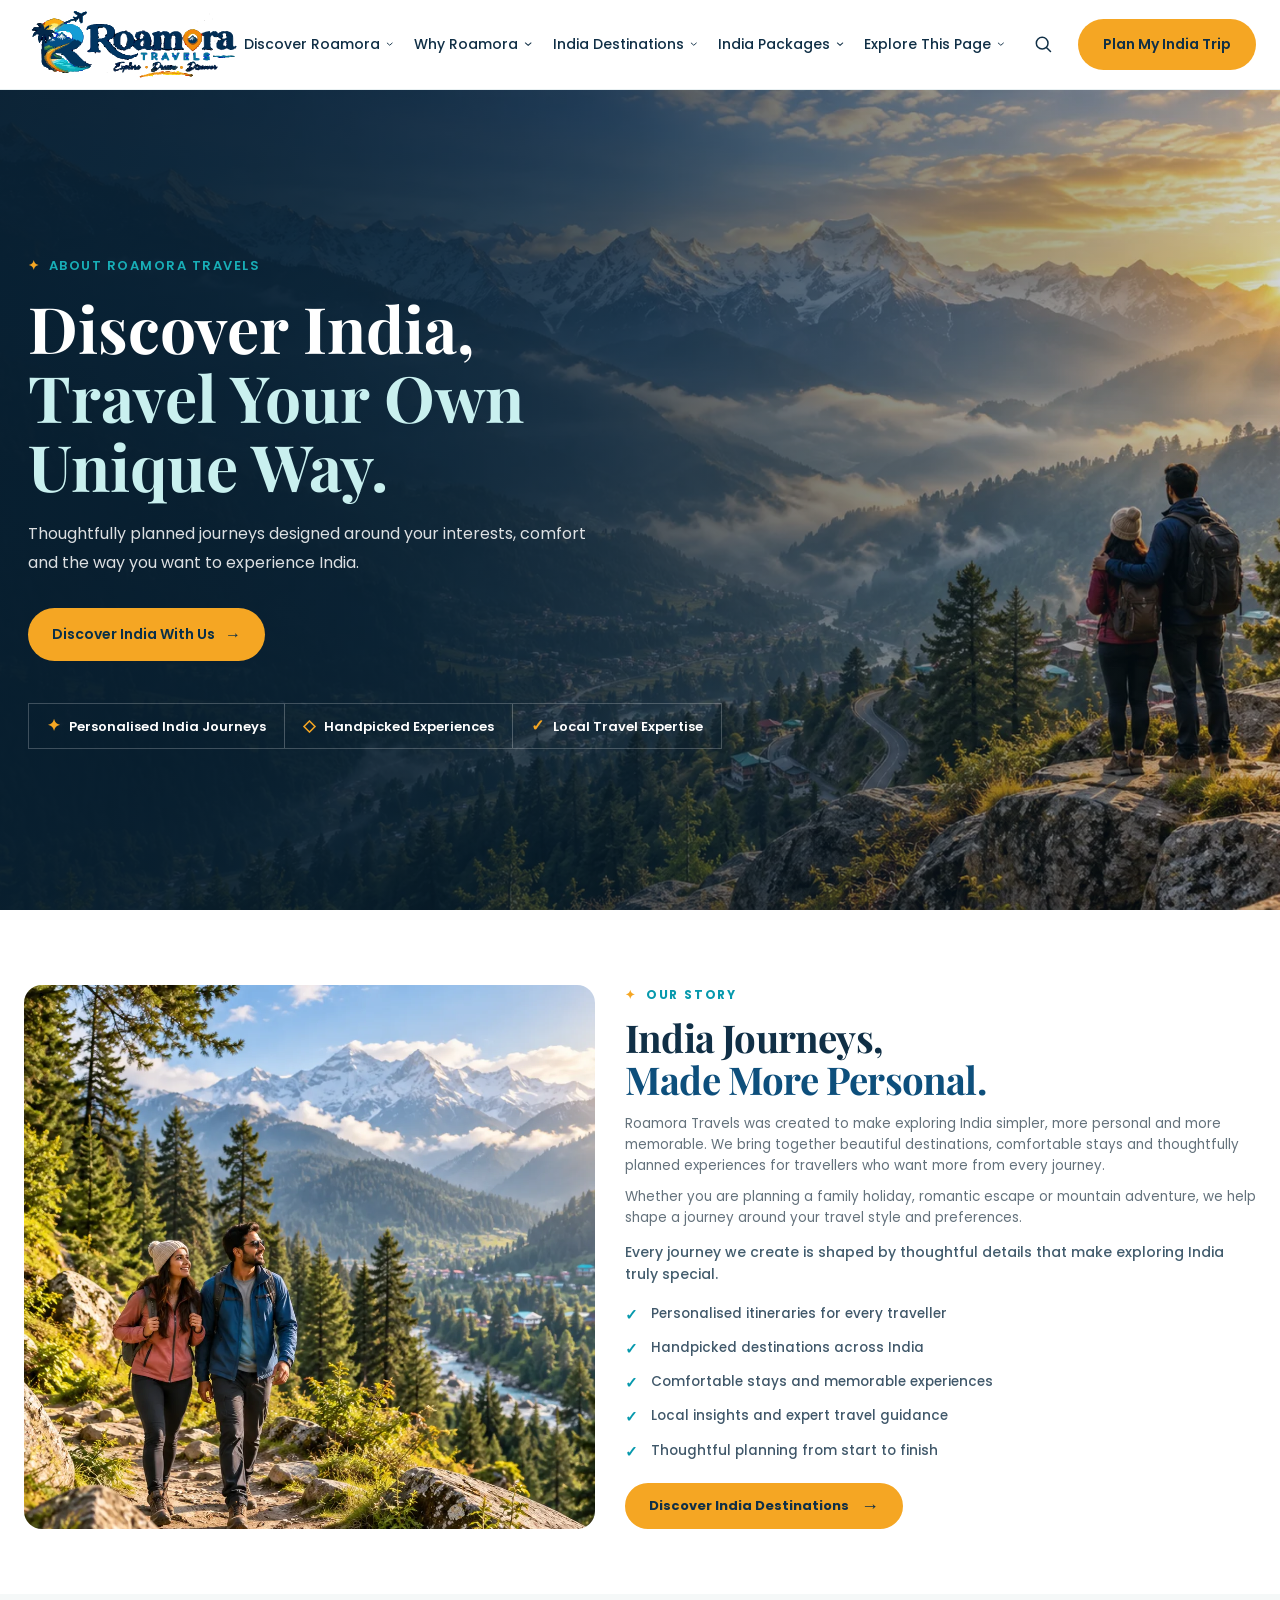
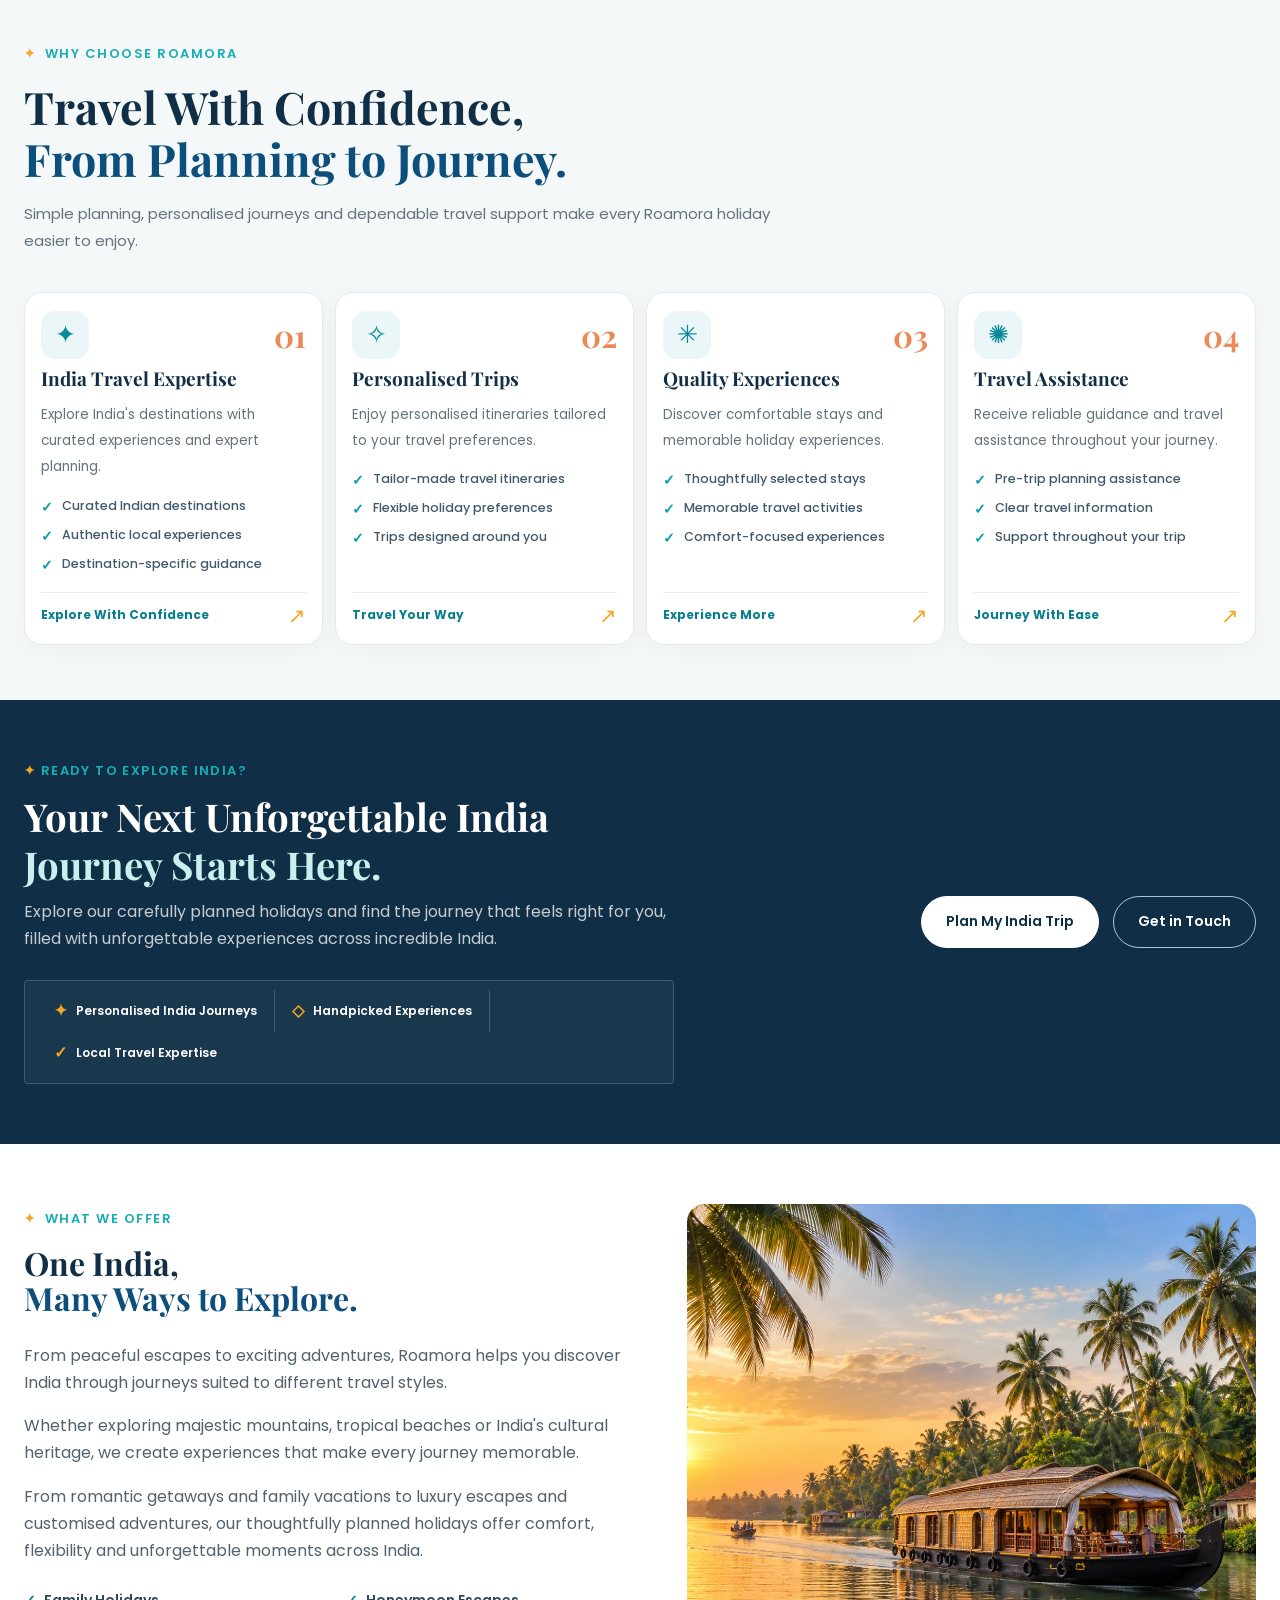
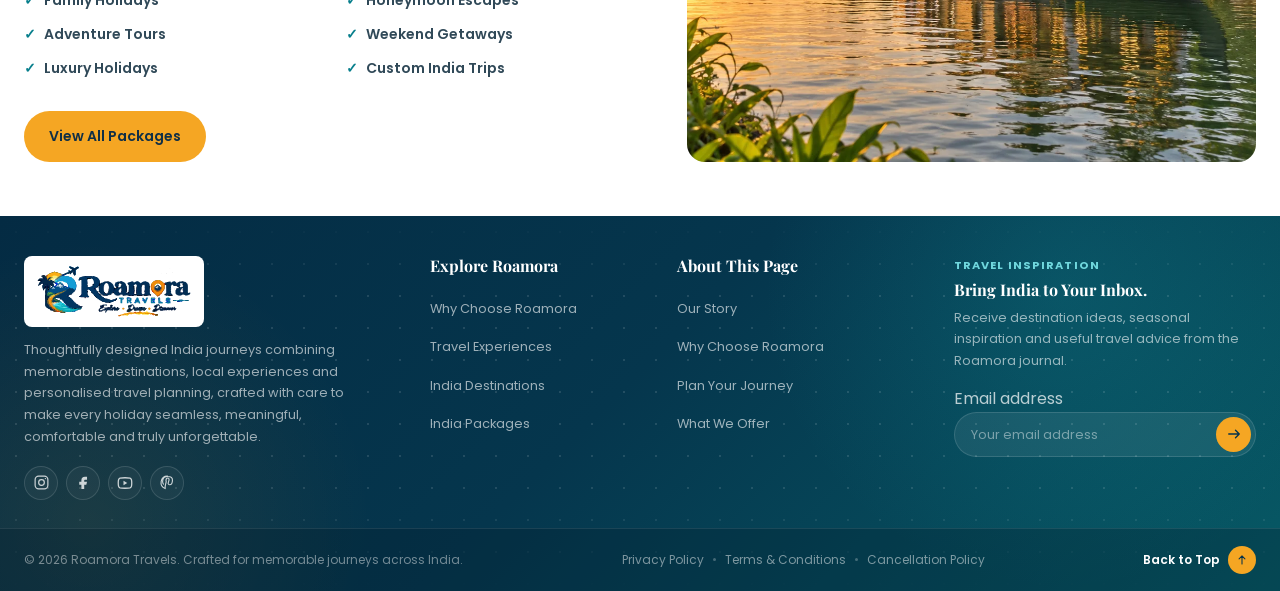
==== commit 1e198e5c: "Complete Roamora Travels final website audit and updates" ====
--- a/about.html
+++ b/about.html
@@ -19,6 +19,10 @@
         ABOUT PAGE SEARCH ENGINE INDEXING STARTED
     ================================================== -->
     <meta name="robots" content="index, follow" />
+    <link
+      rel="canonical"
+      href="https://techglowsolutionsindia.github.io/roamora-travels/about.html"
+    />
     <!-- ==================================================
         ABOUT PAGE SEARCH ENGINE INDEXING ENDED
     ================================================== -->
@@ -53,7 +57,11 @@
     <!-- ==================================================
        FAVICON STARTED
   ================================================== -->
-    <link rel="icon" type="image/svg+xml" href="favicon.svg" />
+    <link
+      rel="icon"
+      type="image/svg+xml"
+      href="assets/images/logo/favicon.svg"
+    />
     <!-- ==================================================
        FAVICON ENDED
   ================================================== -->
@@ -107,7 +115,7 @@
           aria-label="Roamora Travels home"
         >
           <img
-            src="assets/images/logo/roamora-logo.webp"
+            src="assets/images/logo/roamora-logo.svg"
             alt="Roamora Travels logo"
             decoding="async"
           />
@@ -444,7 +452,10 @@
             </svg>
           </button>
 
-          <a href="custom-trip.html" class="btn btn-accent header-cta">
+          <a
+            href="index.html#custom-trip-planner"
+            class="btn btn-accent header-cta"
+          >
             Plan My India Trip
           </a>
 
@@ -1014,8 +1025,13 @@
             class="footer-brand"
             aria-label="Roamora Travels home"
           >
-            <span class="footer-brand-name">Roamora</span>
-            <span class="footer-brand-subtitle">Travels</span>
+            <img
+              src="assets/images/logo/roamora-logo.svg"
+              alt="Roamora Travels"
+              class="footer-brand-logo"
+              loading="lazy"
+              decoding="async"
+            />
           </a>
 
           <p class="footer-brand-text">
--- a/assets/css/footer.css
+++ b/assets/css/footer.css
@@ -176,11 +176,24 @@
   max-width: 330px;
 }
 
+/* Footer Brand Started */
 .footer-brand {
   display: inline-flex;
   flex-direction: column;
   margin-bottom: 12px;
 }
+
+/* Footer SVG Logo Started */
+.footer-brand-logo {
+  display: block;
+  width: 180px;
+  max-width: 100%;
+  height: auto;
+  padding: 8px;
+  border-radius: 8px;
+  background-color: #ffffff;
+}
+/* Footer SVG Logo Ended */
 
 .footer-brand-name {
   color: var(--color-white);
@@ -661,6 +674,78 @@
    FOOTER RESPONSIVE ENDED
 ================================================== */
 
-/* ==================================================
-   FOOTER ENDED
-================================================== */
+/* Footer Font Size Improvements Started */
+
+.footer-eyebrow {
+  font-size: 0.75rem;
+}
+
+.footer-journey h2 {
+  font-size: clamp(1.8rem, 2.4vw, 2.5rem);
+}
+
+.footer-journey p {
+  font-size: 0.875rem;
+}
+
+.footer-primary-btn,
+.footer-secondary-btn {
+  font-size: 0.8rem;
+}
+
+.footer-brand-text {
+  font-size: 0.8rem;
+  line-height: 1.7;
+}
+
+.footer-link-column h3,
+.footer-newsletter h3 {
+  font-size: 1rem;
+}
+
+.footer-link-column a {
+  font-size: 0.8rem;
+}
+
+.footer-newsletter-label {
+  font-size: 0.7rem;
+}
+
+.footer-newsletter > p {
+  font-size: 0.8rem;
+  line-height: 1.65;
+}
+
+.footer-newsletter-field input {
+  font-size: 0.8rem;
+}
+
+.footer-newsletter-note {
+  font-size: 0.7rem;
+}
+
+.footer-trust-item strong {
+  font-size: 0.8rem;
+}
+
+.footer-trust-item small {
+  font-size: 0.7rem;
+}
+
+.footer-bottom p {
+  font-size: 0.75rem;
+}
+
+.footer-bottom-links a {
+  font-size: 0.75rem;
+}
+
+.footer-back-top {
+  font-size: 0.75rem;
+}
+
+/* Footer Font Size Improvements Ended */
+
+/* ==================================================
+    FOOTER ENDED
+================================================== */
